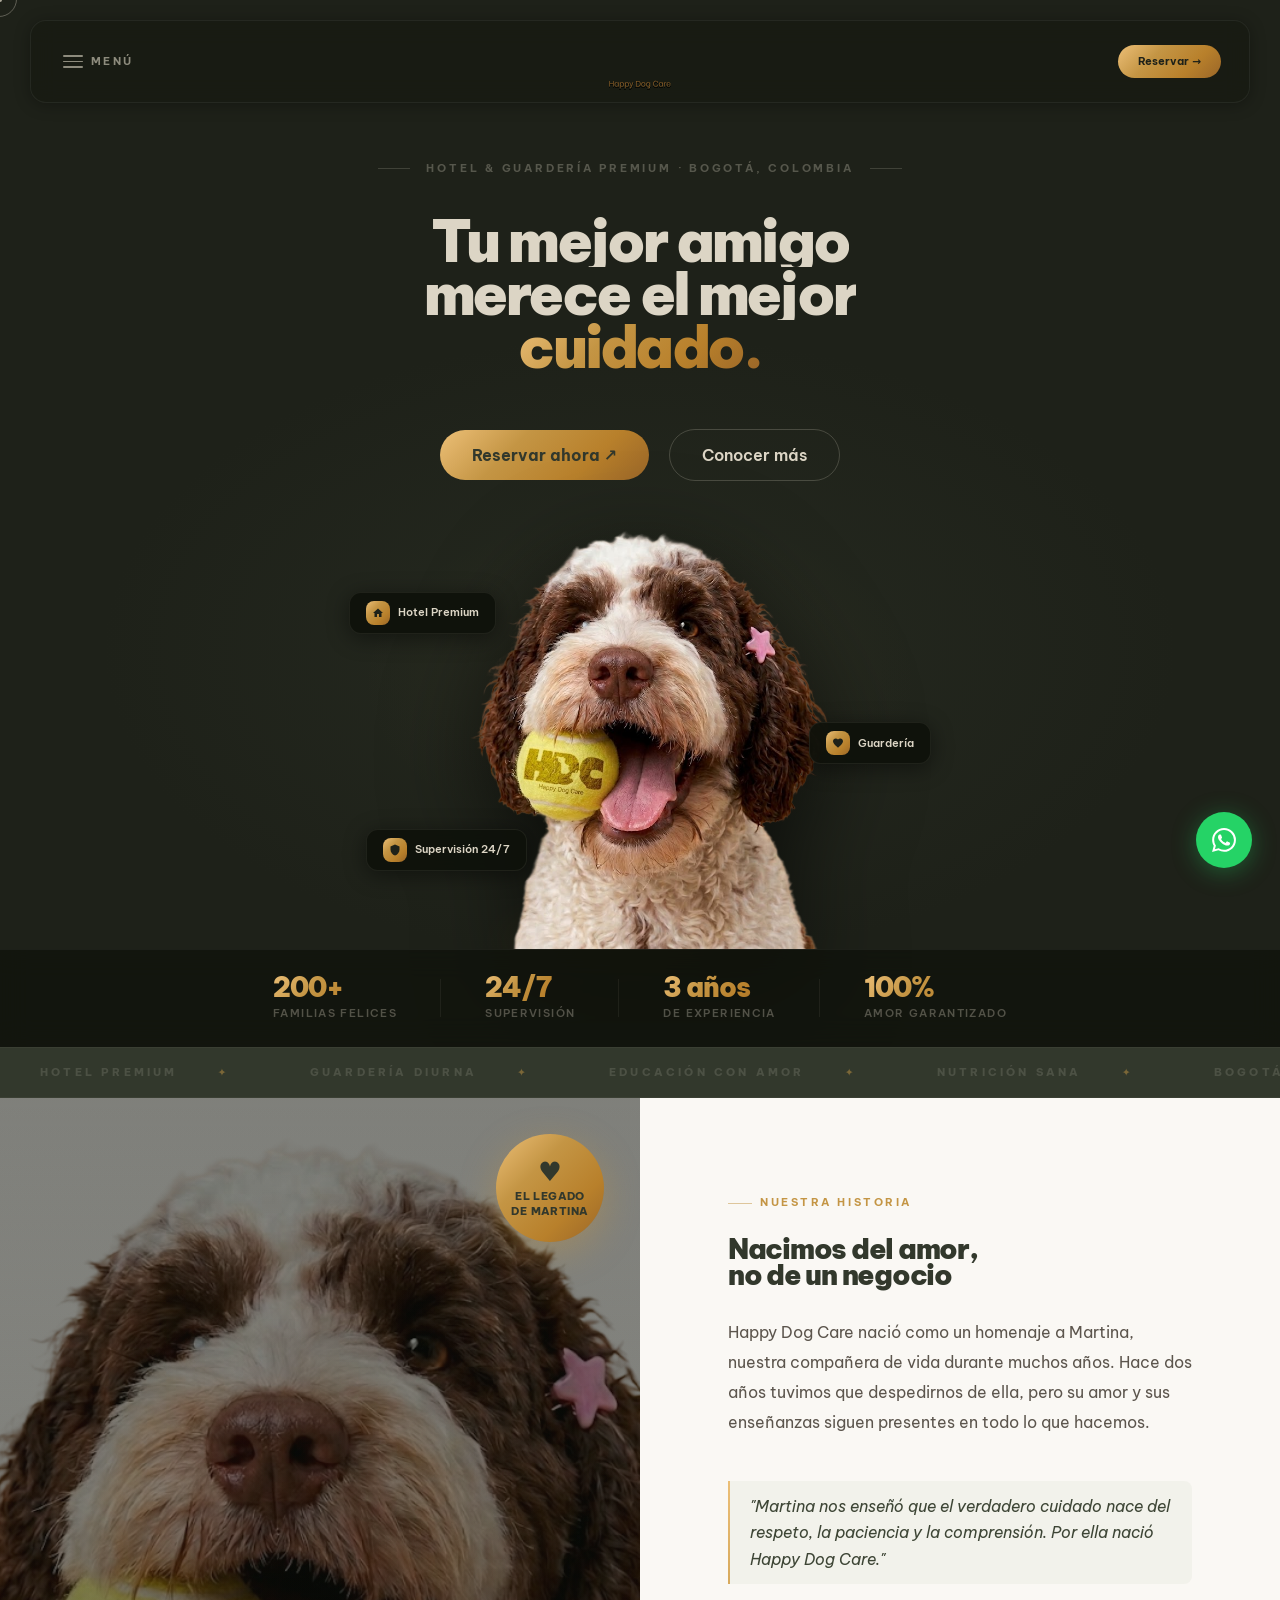
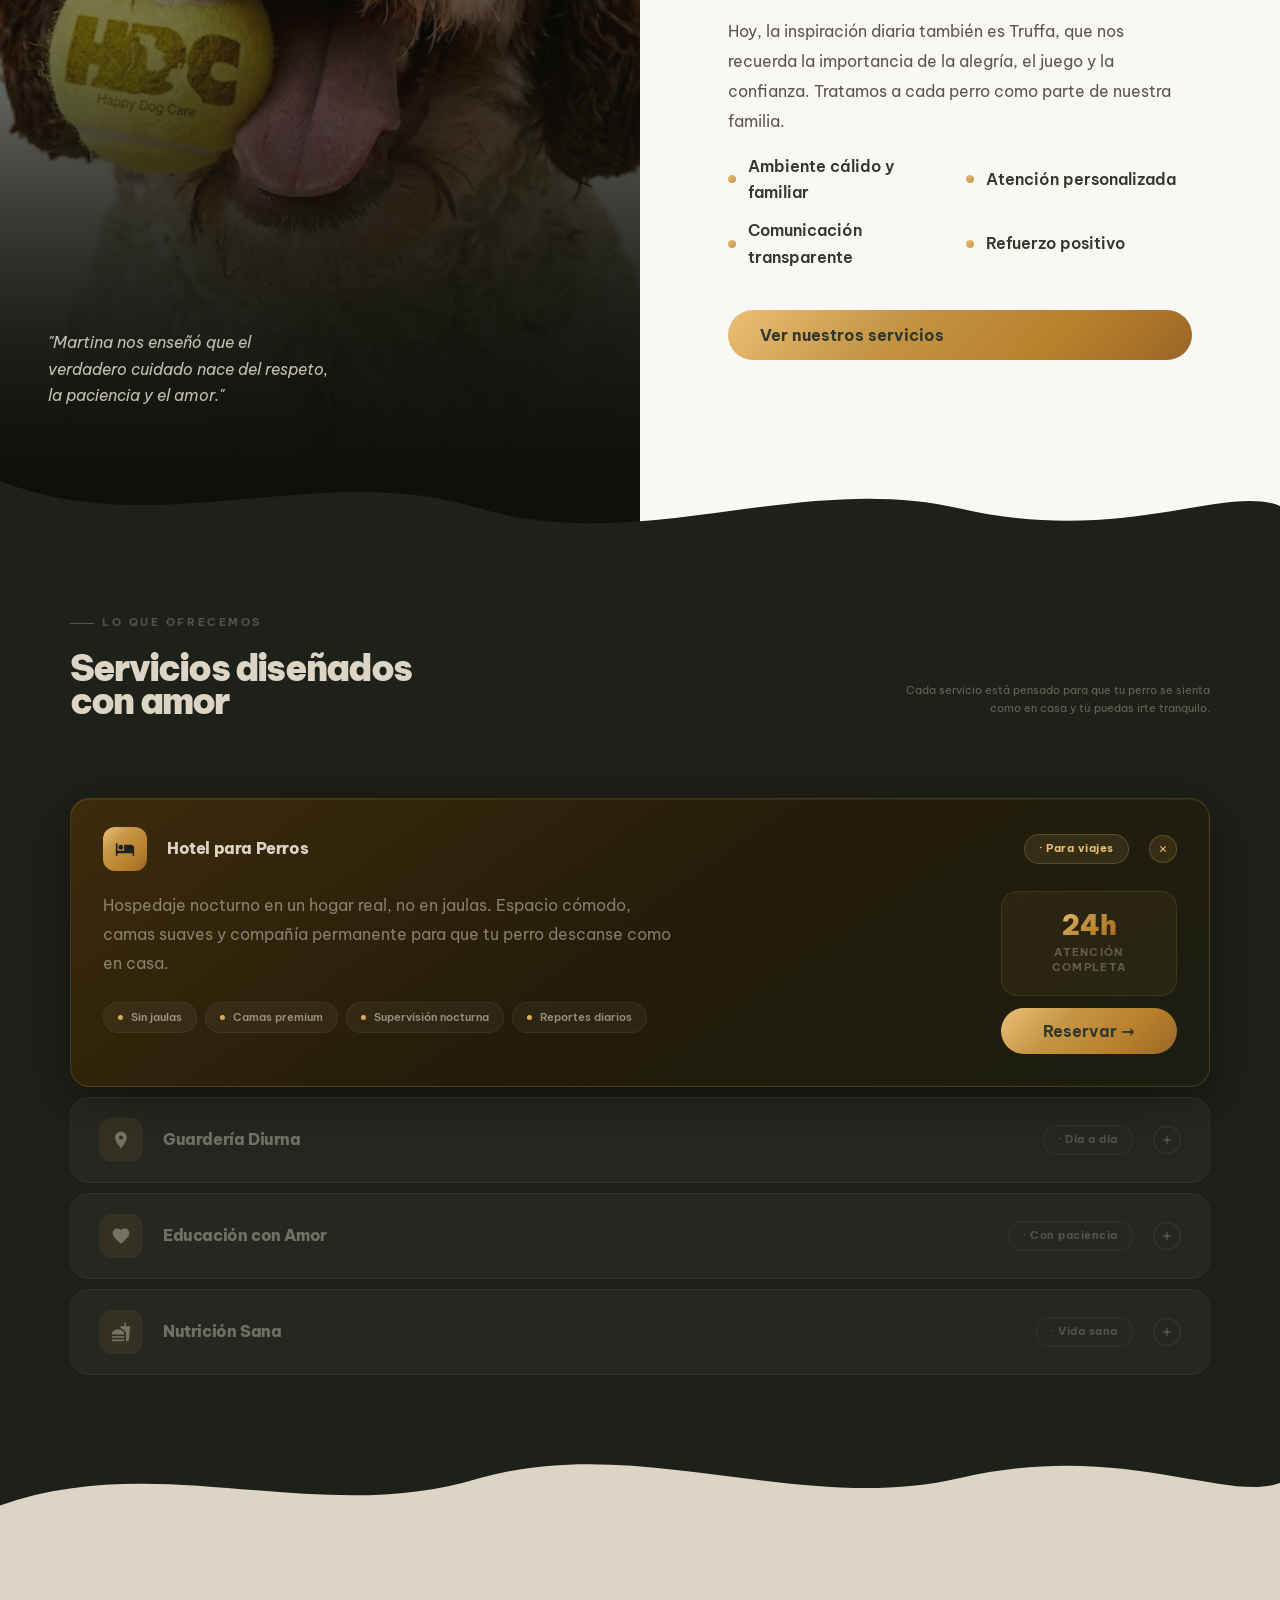
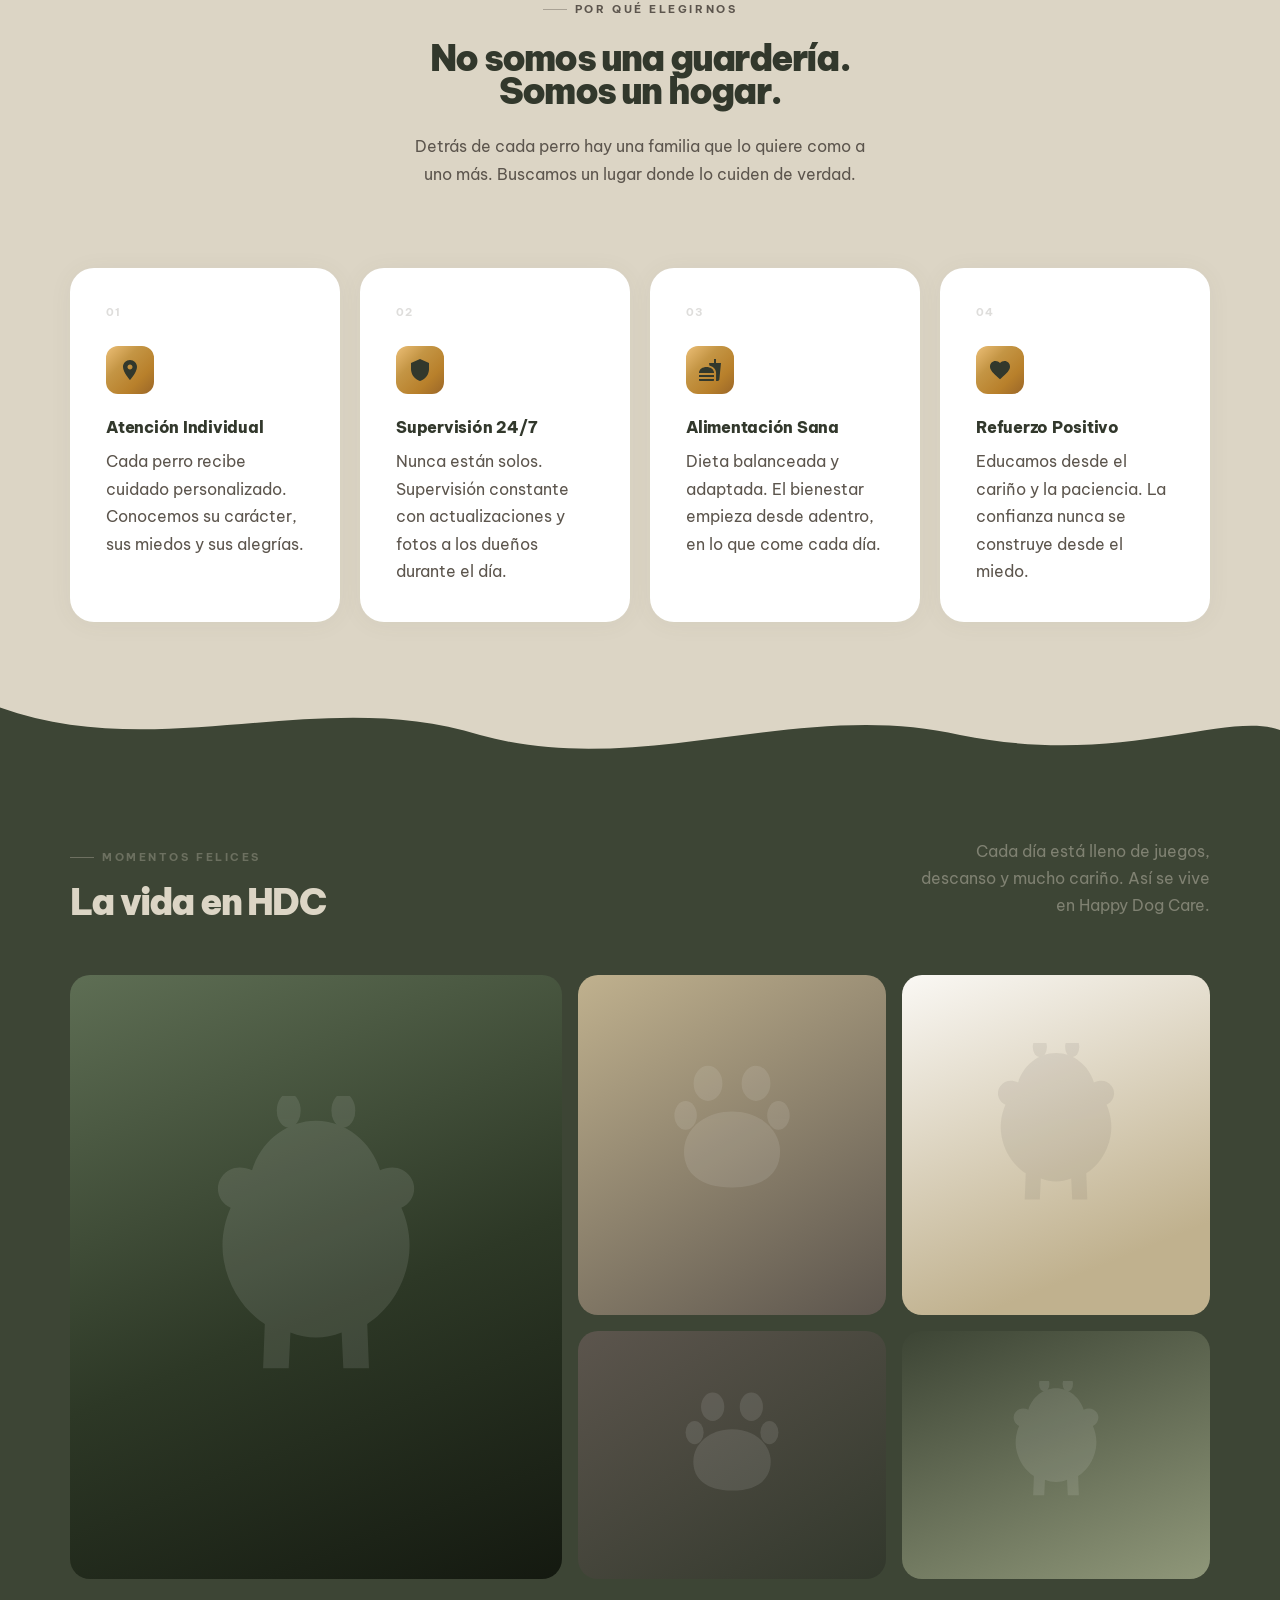
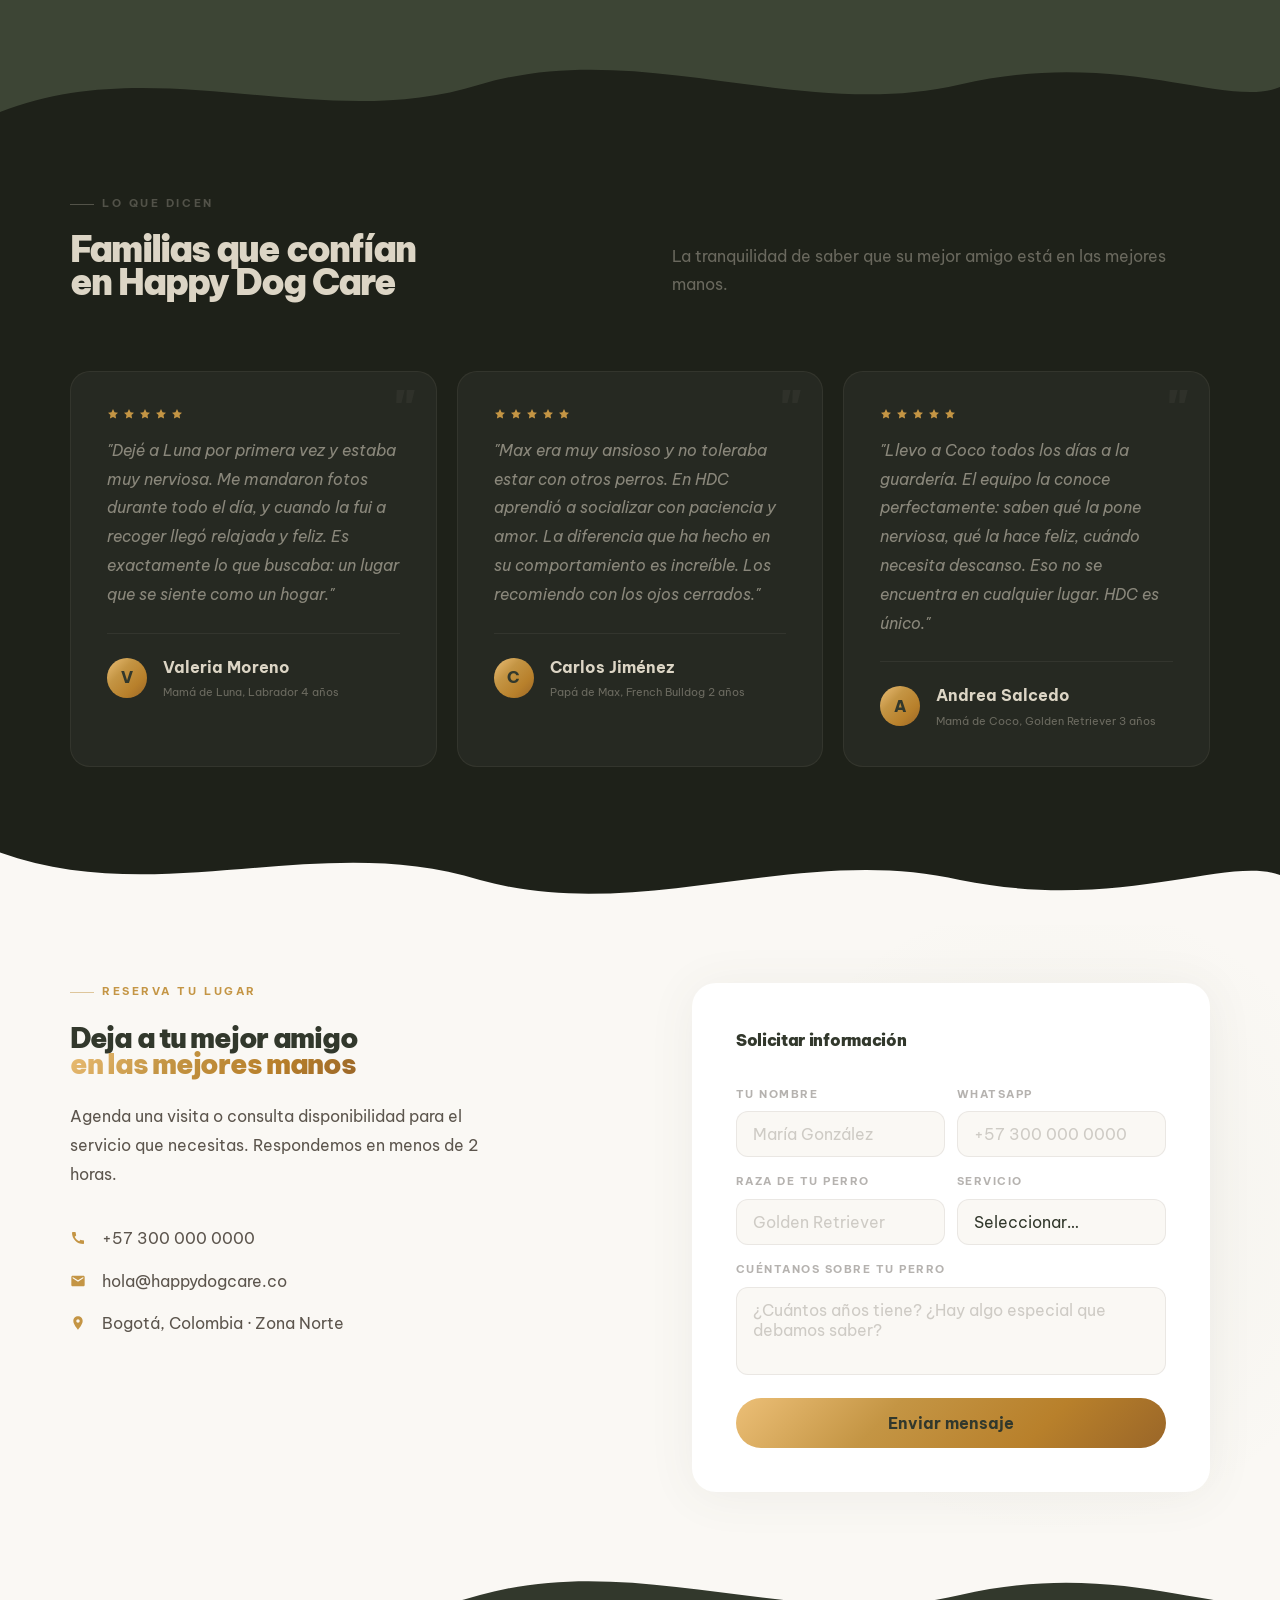
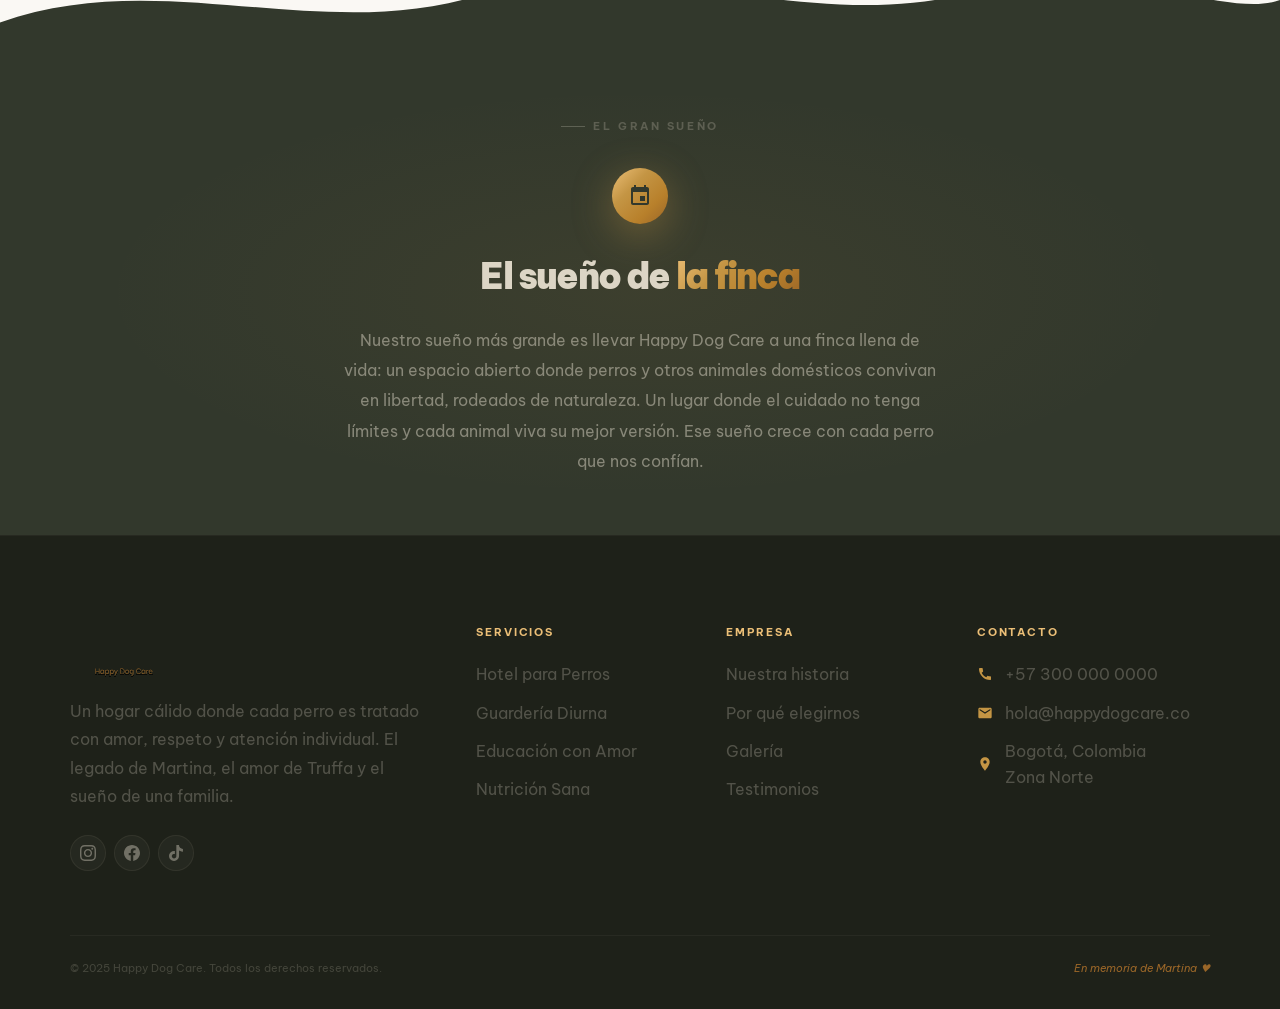
==== index.html @ 5511dc44 "Add HDC website and logo" ====
<!DOCTYPE html>
<html lang="es">
<head>
<meta charset="UTF-8">
<meta name="viewport" content="width=device-width, initial-scale=1.0">
<title>Happy Dog Care — Hotel &amp; Guardería Premium para Perros</title>
<meta name="description" content="En Happy Dog Care cuidamos a tu perro como si fuera el nuestro. Hotel y guardería premium con atención individual, supervisión constante y mucho amor.">
<meta name="theme-color" content="#1e2119">
<meta name="apple-mobile-web-app-capable" content="yes">
<meta name="apple-mobile-web-app-status-bar-style" content="black-translucent">
<link rel="preconnect" href="https://fonts.googleapis.com">
<link rel="preconnect" href="https://fonts.gstatic.com" crossorigin>
<link href="https://fonts.googleapis.com/css2?family=Be+Vietnam+Pro:ital,wght@0,300;0,400;0,500;0,600;0,700;0,800;0,900;1,400;1,500&display=swap" rel="stylesheet" media="print" onload="this.media='all'">
<noscript><link href="https://fonts.googleapis.com/css2?family=Be+Vietnam+Pro:ital,wght@0,300;0,400;0,500;0,600;0,700;0,800;0,900;1,400;1,500&display=swap" rel="stylesheet"></noscript>
<script>
(function(){
  function _dismissLoader(){
    var l=document.getElementById('loader');
    if(l){l.classList.add('done');document.body.classList.add('loaded');}
  }
  document.addEventListener('DOMContentLoaded',function(){
    setTimeout(_dismissLoader,1600);
  });
  setTimeout(_dismissLoader,3000);
})();
</script>
<style>
:root{
  --gd:#32382C;--gm:#3d4535;--gl:#8F9779;
  --go:#9A6628;--gn:#C49544;--gw:#ECBF77;
  --cr:#DCD5C5;--sd:#C0B18E;--br:#5C554D;
  --sf:#FAF8F4;--dk:#1e2119;
  --gold:linear-gradient(135deg,#ECBF77 0%,#C49544 35%,#B8802B 70%,#9A6628 100%);
  --f:'Be Vietnam Pro',system-ui,'Helvetica Neue',sans-serif;
  --sg:0 8px 32px rgba(196,149,68,.38);
}
*,*::before,*::after{box-sizing:border-box;margin:0;padding:0}
html{scroll-behavior:smooth}
body{font-family:var(--f);font-size:12pt;line-height:1.65;color:var(--br);background:var(--dk);overflow-x:hidden}
a{text-decoration:none;color:inherit}
button{cursor:pointer;border:none;background:none;font:inherit}
img{max-width:100%;display:block}
.wrap{max-width:1220px;margin:0 auto;padding:0 2.5rem}
.gt{background:var(--gold);-webkit-background-clip:text;-webkit-text-fill-color:transparent;background-clip:text}

/* ── BUTTONS ── */
.btn-g{display:inline-flex;align-items:center;gap:.5rem;padding:.75rem 2rem;background:var(--gold);color:var(--gd);font-size:12pt;font-weight:700;border-radius:9999px;transition:transform .22s,box-shadow .22s;white-space:nowrap;touch-action:manipulation}
.btn-g:hover{transform:translateY(-2px);box-shadow:var(--sg)}
.btn-o{display:inline-flex;align-items:center;gap:.5rem;padding:.75rem 2rem;border:1.5px solid rgba(220,213,197,.22);color:var(--cr);font-size:12pt;font-weight:600;border-radius:9999px;transition:border-color .22s,color .22s;touch-action:manipulation}
.btn-o:hover{border-color:var(--gw);color:var(--gw)}

/* ── NAV ── */
.nav{position:fixed;top:1.25rem;left:50%;transform:translateX(-50%);z-index:100;width:calc(100% - 3rem);max-width:1220px;padding:.75rem 1.75rem;background:rgba(20,24,16,.55);backdrop-filter:blur(12px);-webkit-backdrop-filter:blur(12px);border-radius:16px;border:1px solid rgba(255,255,255,.06);box-shadow:0 2px 16px rgba(0,0,0,.3);transition:background .35s}
.nav.stuck{background:rgba(20,24,16,.72)}
.nav .wrap{padding:0;max-width:none}
.nav-row{display:grid;grid-template-columns:1fr auto 1fr;align-items:center}
.nav-left{display:flex;align-items:center}
.nav-center{display:flex;justify-content:center}
.nav-right{display:flex;align-items:center;justify-content:flex-end;gap:2rem}
.burger{display:flex;align-items:center;gap:.5rem;color:rgba(220,213,197,.6);cursor:pointer;padding:.25rem;touch-action:manipulation;min-height:44px}
.burger-lines{display:flex;flex-direction:column;gap:4px}
.burger-lines span{display:block;width:20px;height:1.5px;background:currentColor;border-radius:2px;transition:all .3s}
.burger-txt{font-size:8pt;font-weight:700;letter-spacing:.22em;text-transform:uppercase}
.nav-logo{display:flex;align-items:center;line-height:1}
.svg-logo{display:block;height:auto}
.svg-logo-nav{width:116px}
.svg-logo-ld{width:210px}
.svg-logo-foot{width:108px}
.nav-cta{padding:.5rem 1.25rem;background:var(--gold);color:var(--dk);font-size:8pt;font-weight:700;border-radius:9999px;white-space:nowrap;transition:transform .2s,box-shadow .2s}
.nav-cta:hover{transform:translateY(-1px);box-shadow:var(--sg)}

/* ── MOBILE NAV ── */
.mnav{position:fixed;inset:0;z-index:99;background:var(--dk);display:flex;flex-direction:column;align-items:center;justify-content:center;gap:2.5rem;opacity:0;pointer-events:none;transition:opacity .4s}
.mnav.open{opacity:1;pointer-events:all}
.mnav a{font-size:clamp(16pt,3vw,20pt);font-weight:800;letter-spacing:-.02em;color:var(--cr);transition:color .2s}
.mnav a:hover{color:var(--gw)}
.mnav-x{position:absolute;top:1.5rem;right:1.75rem;padding:.5rem}
.mnav-x svg{width:28px;height:28px;stroke:rgba(220,213,197,.7);fill:none;stroke-width:1.5;stroke-linecap:round}

/* ── LOADER ── */
@keyframes ldfill{to{width:100%}}
@keyframes ldauto{to{opacity:0;visibility:hidden;pointer-events:none}}
#loader{position:fixed;inset:0;z-index:9998;background:var(--dk);display:flex;flex-direction:column;align-items:center;justify-content:center;gap:1.5rem;transition:opacity .8s,visibility .8s;animation:ldauto .8s ease 2.2s forwards}
#loader.done{animation:none;opacity:0;visibility:hidden;pointer-events:none}
.ld-logo{line-height:1}
.ld-bar{width:100px;height:1px;background:rgba(220,213,197,.07);overflow:hidden;margin-top:.5rem}
.ld-fill{height:100%;width:0;background:linear-gradient(90deg,#ECBF77,#C49544);animation:ldfill 1.6s cubic-bezier(.4,0,.2,1) forwards}

/* ── WAVE DIVIDERS ── */
.wave-div{line-height:0;overflow:hidden;display:block;margin:0;padding:0}
.wave-div svg{display:block;width:100%;height:100px}

/* ── GRAIN ── */
#grain{position:fixed;inset:0;z-index:9997;pointer-events:none}

/* ── CURSOR ── */
.curs{position:fixed;pointer-events:none;z-index:9999;top:0;left:0}
#curs{width:36px;height:36px;border-radius:50%;border:1px solid rgba(220,213,197,.35);transform:translate(-50%,-50%);transition:width .3s,height .3s,border-color .25s,background .25s}
#curs.hover{width:56px;height:56px;border-color:rgba(236,191,119,.65);background:rgba(236,191,119,.05)}
#curs-dot{width:4px;height:4px;border-radius:50%;background:rgba(220,213,197,.75);transform:translate(-50%,-50%);transition:opacity .2s}
@media(hover:none){.curs{display:none!important}}

/* ── HERO ── */
.hero{min-height:100svh;background:var(--dk);position:relative;overflow:hidden;display:flex;flex-direction:column}
.hero::before{content:'';position:absolute;inset:0;background:radial-gradient(ellipse 70% 50% at 50% 62%,rgba(50,56,44,.38) 0%,transparent 60%),radial-gradient(ellipse 40% 30% at 50% 65%,rgba(196,149,68,.06) 0%,transparent 55%);pointer-events:none;z-index:0}
.hero-body{flex:1;display:flex;flex-direction:column;align-items:center;justify-content:center;padding:10rem 2rem 2rem;position:relative;z-index:2;text-align:center}
.h-eyebrow-wrap{display:flex;align-items:center;justify-content:center;gap:1rem;margin-bottom:2.25rem;opacity:0;animation:hfadein .8s ease 3.2s forwards}
body.loaded .h-eyebrow-wrap{animation-delay:.2s}
@keyframes hfadein{to{opacity:1}}
.h-eyebrow{font-size:8pt;font-weight:700;letter-spacing:.26em;text-transform:uppercase;color:rgba(220,213,197,.3)}
.h-eline{display:block;width:32px;height:1px;background:rgba(220,213,197,.18)}
.h-title{font-size:clamp(20pt,4.5vw,52pt);font-weight:900;letter-spacing:-.05em;line-height:.92;color:var(--cr);text-wrap:balance;max-width:16ch}
.h-title em{font-style:normal;background:var(--gold);-webkit-background-clip:text;-webkit-text-fill-color:transparent;background-clip:text}
.h-cta-row{display:flex;align-items:center;gap:1.25rem;justify-content:center;margin-top:3.5rem;opacity:0;animation:hfadein .7s ease 3.5s forwards}
body.loaded .h-cta-row{animation-delay:.65s}
.h-dog-area{position:relative;width:560px;max-width:92vw;height:auto;margin:0 auto;flex-shrink:0;z-index:2;aspect-ratio:1024/798;align-self:center}
.h-glow-base{position:absolute;bottom:-8px;left:50%;transform:translateX(-50%);width:320px;height:32px;background:radial-gradient(ellipse,rgba(196,149,68,.52) 0%,transparent 70%);filter:blur(22px)}
.h-dog-wrap{position:absolute;top:0;left:50%;transform:translateX(-50%);width:100%;height:100%;filter:drop-shadow(0 24px 48px rgba(0,0,0,.65))}
.h-chip{position:absolute;display:flex;align-items:center;gap:.5rem;padding:.5rem 1rem;background:rgba(14,17,11,.9);backdrop-filter:blur(14px);-webkit-backdrop-filter:blur(14px);border:1px solid rgba(220,213,197,.08);border-radius:12px;font-size:8pt;font-weight:600;color:var(--cr);white-space:nowrap;box-shadow:0 4px 22px rgba(0,0,0,.45)}
.h-ci{width:24px;height:24px;border-radius:8px;background:var(--gold);display:flex;align-items:center;justify-content:center;flex-shrink:0}
.h-ci svg{width:12px;height:12px;fill:var(--dk)}
.hca{top:18%;left:-2%;animation:cf1 5s ease-in-out infinite}
.hcb{top:48%;right:-2%;animation:cf2 6.2s ease-in-out infinite .4s}
.hcc{bottom:18%;left:1%;animation:cf1 5.5s ease-in-out infinite .8s}
@keyframes cf1{0%,100%{transform:translateY(0)}50%{transform:translateY(-8px)}}
@keyframes cf2{0%,100%{transform:translateY(0)}50%{transform:translateY(-12px)}}

/* ── STATS BAR ── */
.hero-stats{background:rgba(14,17,11,.72);backdrop-filter:blur(14px);-webkit-backdrop-filter:blur(14px);border-top:1px solid rgba(220,213,197,.06);position:relative;z-index:2}
.hero-stats-row{display:flex;justify-content:center;padding:1.5rem 0;gap:5.5rem;flex-wrap:wrap}
.stat-n{display:block;font-size:20pt;font-weight:900;letter-spacing:-.04em;line-height:1;background:var(--gold);-webkit-background-clip:text;-webkit-text-fill-color:transparent;background-clip:text}
.stat-l{font-size:8pt;font-weight:600;letter-spacing:.13em;text-transform:uppercase;color:rgba(220,213,197,.32);margin-top:4px}

.hero-stats-row>div{position:relative}
.hero-stats-row>div:not(:last-child)::after{content:'';position:absolute;right:calc(-2.75rem);top:50%;transform:translateY(-50%);width:1px;height:38px;background:rgba(220,213,197,.07);pointer-events:none}
/* ── MARQUEE ── */
.mq{overflow:hidden;background:var(--gd);padding:1rem 0;border-top:1px solid rgba(220,213,197,.045);border-bottom:1px solid rgba(220,213,197,.045)}
.mq-track{display:flex;width:max-content;animation:mqa 24s linear infinite}
.mq-track:hover{animation-play-state:paused}
.mq-item{display:inline-flex;align-items:center;gap:2.5rem;padding:0 2.5rem;font-size:8pt;font-weight:800;letter-spacing:.3em;text-transform:uppercase;color:rgba(220,213,197,.16)}
.mq-item em{font-style:normal;color:rgba(196,149,68,.5);-webkit-text-fill-color:rgba(196,149,68,.5)}
@keyframes mqa{from{transform:translateX(0)}to{transform:translateX(-50%)}}

/* ── ABOUT — full-height split ── */
.about{background:var(--sf);overflow:hidden}
.about-in{display:grid;grid-template-columns:1fr 1fr;min-height:min(88vh,860px)}
.about-media{position:relative;overflow:hidden;min-height:560px}
.about-photo-bg{width:100%;height:100%;background:linear-gradient(to top,rgba(14,17,11,.94) 0%,rgba(14,17,11,.38) 44%,rgba(14,17,11,.52) 100%);display:flex;align-items:flex-end;padding:3rem;position:relative;z-index:1}
.about-photo-bg::after{content:'';position:absolute;inset:0;background:linear-gradient(to top,rgba(14,17,11,.85) 0%,rgba(14,17,11,.2) 50%,transparent 100%)}
.about-photo-dog{position:absolute;inset:0;display:flex;align-items:center;justify-content:center;opacity:.08}
.about-photo-dog svg{width:52%;fill:white}
.about-cap{position:relative;z-index:2;font-size:12pt;font-style:italic;color:rgba(220,213,197,.88);line-height:1.65;max-width:28ch}
.about-badge{position:absolute;top:2.25rem;right:2.25rem;z-index:3;width:108px;height:108px;border-radius:50%;background:var(--gold);display:flex;flex-direction:column;align-items:center;justify-content:center;text-align:center;box-shadow:0 10px 36px rgba(196,149,68,.42);padding:.75rem}
.badge-n{font-size:20pt;font-weight:900;color:var(--gd);line-height:1}
.badge-l{font-size:8pt;font-weight:800;text-transform:uppercase;letter-spacing:.04em;color:var(--gd);margin-top:4px;line-height:1.35}
.about-content{padding:6rem 5.5rem;display:flex;flex-direction:column;justify-content:center}
.alabel{font-size:8pt;font-weight:700;letter-spacing:.24em;text-transform:uppercase;color:var(--gn);margin-bottom:1.5rem;display:flex;align-items:center;gap:.5rem}
.alabel::before{content:'';display:block;width:24px;height:1px;background:var(--gn);opacity:.5}
.about-h{font-size:clamp(16pt,2.2vw,28pt);font-weight:900;letter-spacing:-.045em;line-height:.94;color:var(--gd);margin-bottom:1.75rem;text-wrap:balance}
.about-p{font-size:12pt;color:var(--br);line-height:1.88;margin-bottom:1rem}
.about-q{border-left:2px solid;border-image:var(--gold) 1;padding:.75rem 1.25rem;margin:1.75rem 0 2rem;font-style:italic;font-size:12pt;color:var(--gm);background:rgba(143,151,121,.07);border-radius:0 8px 8px 0;line-height:1.65}
.about-vals{display:grid;grid-template-columns:1fr 1fr;gap:.75rem;margin-bottom:2.5rem}
.av{display:flex;align-items:center;gap:.75rem;font-size:12pt;font-weight:600;color:var(--gd)}
.av-dot{width:8px;height:8px;border-radius:50%;background:linear-gradient(135deg,#ECBF77,#C49544);flex-shrink:0}

/* ── ABOUT IMAGE ── */
.about-trufa-img{position:absolute;inset:0;width:100%;height:100%;object-fit:cover;object-position:center top;z-index:0}

/* ── SERVICES — numbered list ── */
.services{background:var(--dk);padding:58px 0}
.svc-header{display:flex;align-items:flex-end;justify-content:space-between;margin-bottom:5rem;gap:3rem}
.slabel{font-size:8pt;font-weight:700;letter-spacing:.24em;text-transform:uppercase;color:rgba(220,213,197,.28);margin-bottom:1.25rem;display:flex;align-items:center;gap:.5rem}
.slabel::before{content:'';display:block;width:24px;height:1px;background:rgba(220,213,197,.28)}
.svc-h{font-size:clamp(20pt,2.8vw,36pt);font-weight:900;letter-spacing:-.05em;line-height:.92;color:var(--cr);text-wrap:balance}
.svc-side{max-width:28ch;text-align:right}
.svc-side p{font-size:8pt;color:rgba(220,213,197,.38);line-height:1.75}
/* Accordion */
.svc-acc{display:flex;flex-direction:column;gap:.625rem}
.sa{border-radius:20px;cursor:pointer;transition:background .42s cubic-bezier(.16,1,.3,1),border-color .42s,box-shadow .42s}
.sa:not(.active){background:rgba(255,255,255,.035);border:1px solid rgba(220,213,197,.06)}
.sa:not(.active):hover{background:rgba(255,255,255,.058);border-color:rgba(220,213,197,.1)}
.sa.active{background:linear-gradient(145deg,#3d2b0c 0%,#231c09 52%,#1b1e13 100%);border:1px solid rgba(196,149,68,.22);box-shadow:0 16px 56px rgba(0,0,0,.45),inset 0 1px 0 rgba(236,191,119,.08)}
.sa-head{width:100%;display:flex;align-items:center;gap:1.25rem;padding:1.25rem 1.75rem;cursor:pointer;text-align:left;background:none;border:none;color:inherit;font:inherit;border-radius:20px;-webkit-tap-highlight-color:transparent;touch-action:manipulation}
.sa.active .sa-head{padding:1.75rem 2rem 0;border-radius:0}
.sa-icon{width:44px;height:44px;border-radius:12px;display:flex;align-items:center;justify-content:center;flex-shrink:0;transition:background .35s}
.sa:not(.active) .sa-icon{background:rgba(196,149,68,.09)}
.sa.active .sa-icon{background:var(--gold)}
.sa-icon svg{width:20px;height:20px;transition:fill .35s}
.sa:not(.active) .sa-icon svg{fill:rgba(220,213,197,.4)}
.sa.active .sa-icon svg{fill:var(--dk)}
.sa-name{flex:1;font-size:clamp(12pt,1.2vw,16pt);font-weight:800;letter-spacing:-.025em;line-height:1.1;transition:color .3s}
.sa:not(.active) .sa-name{color:rgba(220,213,197,.42)}
.sa.active .sa-name{color:var(--cr)}
.sa-tag{font-size:8pt;font-weight:700;letter-spacing:.05em;padding:.35rem .875rem;border-radius:9999px;white-space:nowrap;transition:background .35s,color .35s,border-color .35s}
.sa:not(.active) .sa-tag{background:transparent;border:1px solid rgba(220,213,197,.08);color:rgba(220,213,197,.25)}
.sa.active .sa-tag{background:rgba(236,191,119,.1);border:1px solid rgba(236,191,119,.22);color:var(--gw)}
.sa-tog{width:28px;height:28px;border-radius:50%;border:1px solid rgba(220,213,197,.1);display:flex;align-items:center;justify-content:center;flex-shrink:0;transition:transform .42s cubic-bezier(.16,1,.3,1),background .35s,border-color .35s}
.sa.active .sa-tog{transform:rotate(45deg);background:rgba(196,149,68,.14);border-color:rgba(196,149,68,.3)}
.sa-tog svg{width:12px;height:12px;stroke:rgba(220,213,197,.35);fill:none;stroke-width:2;stroke-linecap:round;transition:stroke .35s}
.sa.active .sa-tog svg{stroke:var(--gw)}
.sa-body{display:grid;grid-template-rows:0fr;transition:grid-template-rows .52s cubic-bezier(.16,1,.3,1)}
.sa.active .sa-body{grid-template-rows:1fr}
.sa-body-in{overflow:hidden}
.sa-body-pad{padding:1.25rem 2rem 2rem;display:grid;grid-template-columns:1fr 176px;gap:2rem;align-items:start}
.sa-desc{font-size:12pt;color:rgba(220,213,197,.52);line-height:1.82;margin-bottom:1.5rem;max-width:52ch}
.sa-feats{display:flex;flex-wrap:wrap;gap:.5rem}
.sa-feat{display:inline-flex;align-items:center;gap:.5rem;font-size:8pt;font-weight:600;color:rgba(220,213,197,.6);padding:.35rem .875rem;background:rgba(255,255,255,.045);border:1px solid rgba(220,213,197,.07);border-radius:9999px}
.sa-feat-dot{width:5px;height:5px;border-radius:50%;background:linear-gradient(135deg,#ECBF77,#C49544);flex-shrink:0}
.sa-right{display:flex;flex-direction:column;align-items:stretch;gap:.75rem}
.sa-badge{display:flex;flex-direction:column;align-items:center;justify-content:center;border-radius:16px;background:rgba(196,149,68,.07);border:1px solid rgba(196,149,68,.15);padding:1.25rem 1rem;text-align:center}
.sa-badge-n{font-size:20pt;font-weight:900;background:var(--gold);-webkit-background-clip:text;-webkit-text-fill-color:transparent;background-clip:text;line-height:1}
.sa-badge-l{font-size:8pt;font-weight:700;letter-spacing:.12em;text-transform:uppercase;color:rgba(220,213,197,.32);margin-top:.375rem;line-height:1.4}
.sa-res{display:inline-flex;align-items:center;justify-content:center;gap:.5rem;padding:.625rem 1.25rem;background:var(--gold);color:var(--gd);font-size:12pt;font-weight:700;border-radius:9999px;transition:transform .2s,box-shadow .2s;white-space:nowrap;text-decoration:none;text-align:center}
.sa-res:hover{transform:translateY(-2px);box-shadow:var(--sg)}

/* ── WHY HDC ── */
.why{background:var(--cr);padding:58px 0}
.why-intro{text-align:center;margin-bottom:5rem}
.wlabel{font-size:8pt;font-weight:700;letter-spacing:.24em;text-transform:uppercase;color:var(--br);margin-bottom:1.5rem;display:inline-flex;align-items:center;gap:.5rem}
.wlabel::before{content:'';display:block;width:24px;height:1px;background:var(--br);opacity:.4}
.why-h{font-size:clamp(20pt,2.8vw,36pt);font-weight:900;letter-spacing:-.05em;line-height:.92;color:var(--gd);text-wrap:balance;max-width:22ch;margin:0 auto 1.5rem}
.why-sub{font-size:12pt;color:var(--br);max-width:42ch;margin:0 auto;line-height:1.75;opacity:.7}
.why-grid{display:grid;grid-template-columns:repeat(4,1fr);gap:1.25rem}
.wc{background:white;border-radius:24px;padding:2.25rem;box-shadow:0 2px 24px rgba(92,85,77,.055);transition:transform .38s cubic-bezier(.16,1,.3,1),box-shadow .38s;position:relative;overflow:hidden}
.wc::after{content:'';position:absolute;top:0;left:0;right:0;height:4px;background:var(--gold);transform:scaleX(0);transform-origin:left;transition:transform .42s cubic-bezier(.16,1,.3,1)}
.wc:hover{transform:translateY(-8px);box-shadow:0 16px 48px rgba(92,85,77,.11)}
.wc:hover::after{transform:scaleX(1)}
.wc-num{font-size:8pt;font-weight:700;letter-spacing:.1em;color:rgba(92,85,77,.2);margin-bottom:1.5rem;font-variant-numeric:tabular-nums}
.wc-icon{width:48px;height:48px;border-radius:12px;background:var(--gold);display:flex;align-items:center;justify-content:center;margin-bottom:1.25rem;flex-shrink:0}
.wc-icon svg{width:24px;height:24px;fill:var(--gd)}
.wc-name{font-size:12pt;font-weight:800;color:var(--gd);margin-bottom:.5rem;letter-spacing:-.015em}
.wc-text{font-size:12pt;color:var(--br);line-height:1.72}

/* ── GALLERY ── */
.gallery{padding:58px 0;background:var(--gm)}
.gal-header{display:flex;align-items:flex-end;justify-content:space-between;margin-bottom:3.5rem;gap:3rem}
.glabel{font-size:8pt;font-weight:700;letter-spacing:.24em;text-transform:uppercase;color:rgba(220,213,197,.3);margin-bottom:1.25rem;display:flex;align-items:center;gap:.5rem}
.glabel::before{content:'';display:block;width:24px;height:1px;background:rgba(220,213,197,.3)}
.gal-h{font-size:clamp(20pt,2.8vw,36pt);font-weight:900;letter-spacing:-.05em;line-height:.92;color:var(--cr)}
.gal-sub{font-size:12pt;color:rgba(220,213,197,.42);max-width:28ch;line-height:1.7;text-align:right}
.gal-grid{display:grid;grid-template-columns:1.6fr 1fr 1fr;grid-template-rows:340px 248px;gap:1rem}
.gi{border-radius:20px;overflow:hidden;position:relative;cursor:pointer}
.gi-t{grid-row:span 2}
.gi-in{width:100%;height:100%;transition:transform .65s cubic-bezier(.16,1,.3,1);position:relative}
.gi:hover .gi-in{transform:scale(1.05)}
.ga{background:linear-gradient(158deg,#5e6e54 0%,#2d3826 55%,#141910 100%)}
.gb{background:linear-gradient(148deg,var(--sd) 0%,var(--br) 100%)}
.gc{background:linear-gradient(158deg,var(--sf) 0%,var(--sd) 80%)}
.gd-c{background:linear-gradient(148deg,var(--br) 0%,var(--gd) 100%)}
.ge{background:linear-gradient(158deg,#3d4535 0%,var(--gl) 100%)}
.gi-dog{position:absolute;width:52%;height:52%;top:20%;left:24%;opacity:.1;fill:white}
.gi-cap{position:absolute;bottom:0;left:0;right:0;padding:1rem 1.25rem;background:linear-gradient(to top,rgba(14,17,11,.75) 0%,transparent 100%);font-size:8pt;font-weight:700;letter-spacing:.12em;text-transform:uppercase;color:rgba(220,213,197,.6);opacity:0;transform:translateY(4px);transition:opacity .35s,transform .35s}
.gi:hover .gi-cap{opacity:1;transform:none}

/* ── TESTIMONIALS ── */
.testi{padding:58px 0;background:var(--dk)}
.testi-intro{display:grid;grid-template-columns:1fr 1fr;align-items:end;margin-bottom:4.5rem;gap:4rem}
.tlabel{font-size:8pt;font-weight:700;letter-spacing:.24em;text-transform:uppercase;color:rgba(220,213,197,.28);margin-bottom:1.25rem;display:flex;align-items:center;gap:.5rem}
.tlabel::before{content:'';display:block;width:24px;height:1px;background:rgba(220,213,197,.28)}
.testi-h{font-size:clamp(20pt,2.8vw,36pt);font-weight:900;letter-spacing:-.05em;line-height:.92;color:var(--cr)}
.testi-side p{font-size:12pt;color:rgba(220,213,197,.4);line-height:1.78}
.testi-grid{display:grid;grid-template-columns:repeat(3,1fr);gap:1.25rem}
.tc{background:rgba(255,255,255,.038);border:1px solid rgba(220,213,197,.07);border-radius:20px;padding:2.25rem;position:relative;transition:background .35s,border-color .35s,transform .35s}
.tc:hover{background:rgba(255,255,255,.065);border-color:rgba(220,213,197,.14);transform:translateY(-4px)}
.tc-qm{position:absolute;top:.75rem;right:1.25rem;font-size:40pt;line-height:1;color:rgba(220,213,197,.05);font-weight:900;pointer-events:none;user-select:none}
.tc-stars{display:flex;gap:4px;margin-bottom:1rem}
.star{width:12px;height:12px;fill:var(--gn)}
.tc-text{font-size:12pt;color:rgba(220,213,197,.55);line-height:1.8;font-style:italic;margin-bottom:1.5rem}
.tc-div{height:1px;background:rgba(220,213,197,.07);margin-bottom:1.25rem}
.tc-auth{display:flex;align-items:center;gap:1rem}
.tc-av{width:40px;height:40px;border-radius:50%;background:var(--gold);display:flex;align-items:center;justify-content:center;font-size:12pt;font-weight:800;color:var(--gd);flex-shrink:0}
.tc-name{font-size:12pt;font-weight:700;color:var(--cr)}
.tc-dog{font-size:8pt;color:rgba(220,213,197,.38);margin-top:4px}

/* ── BOOKING ── */
.booking{padding:58px 0;background:var(--sf);position:relative;overflow:hidden}
.booking::before{content:'';position:absolute;right:-10%;top:-10%;width:55%;aspect-ratio:1;background:radial-gradient(circle,rgba(143,151,121,.06) 0%,transparent 65%);pointer-events:none}
.book-in{display:grid;grid-template-columns:1fr 1fr;gap:6.5rem;align-items:start;position:relative;z-index:1}
.blabel{font-size:8pt;font-weight:700;letter-spacing:.24em;text-transform:uppercase;color:var(--gn);margin-bottom:1.5rem;display:flex;align-items:center;gap:.5rem}
.blabel::before{content:'';display:block;width:24px;height:1px;background:var(--gn);opacity:.5}
.book-h{font-size:clamp(16pt,2.2vw,28pt);font-weight:900;letter-spacing:-.045em;line-height:.94;color:var(--gd);margin-bottom:1.5rem;text-wrap:balance}
.book-p{font-size:12pt;color:var(--br);line-height:1.82;margin-bottom:2.25rem;max-width:38ch}
.bc{display:flex;flex-direction:column;gap:1rem}
.bc-r{display:flex;align-items:center;gap:1rem}
.bc-r svg{width:16px;height:16px;fill:var(--gn);flex-shrink:0}
.bc-r span{font-size:12pt;color:var(--br)}
.bform{background:white;border-radius:24px;padding:2.75rem;box-shadow:0 4px 48px rgba(92,85,77,.07)}
.bform-t{font-size:12pt;font-weight:900;letter-spacing:-.02em;color:var(--gd);margin-bottom:2rem}
.fg{margin-bottom:1rem}
.fg label{display:block;font-size:8pt;font-weight:700;letter-spacing:.14em;text-transform:uppercase;color:rgba(92,85,77,.45);margin-bottom:.5rem}
.fg input,.fg select,.fg textarea{width:100%;padding:.75rem 1rem;background:var(--sf);border:1.5px solid rgba(92,85,77,.1);border-radius:12px;color:var(--gd);font-family:var(--f);font-size:12pt;transition:border-color .22s;-webkit-appearance:none;appearance:none}
.fg input::placeholder,.fg textarea::placeholder{color:rgba(92,85,77,.28)}
.fg input:focus,.fg select:focus,.fg textarea:focus{outline:none;border-color:var(--gn)}
.fg select option{background:white;color:var(--gd)}
.fg textarea{resize:none;height:88px}
.fg-r{display:grid;grid-template-columns:1fr 1fr;gap:.75rem}

/* ── DREAM ── */
.dream{padding:58px 0;background:var(--gd);text-align:center;position:relative;overflow:hidden}
.dream::before{content:'';position:absolute;inset:0;background:radial-gradient(ellipse 65% 65% at 50% 50%,rgba(196,149,68,.07) 0%,transparent 65%);pointer-events:none}
.dream-in{max-width:800px;margin:0 auto;position:relative;z-index:1}
.dlabel{font-size:8pt;font-weight:700;letter-spacing:.24em;text-transform:uppercase;color:rgba(220,213,197,.25);margin-bottom:2rem;display:inline-flex;align-items:center;gap:.5rem;justify-content:center}
.dlabel::before{content:'';display:block;width:24px;height:1px;background:rgba(220,213,197,.25)}
.dream-icon{width:56px;height:56px;border-radius:50%;background:var(--gold);display:flex;align-items:center;justify-content:center;margin:0 auto 2.25rem;box-shadow:0 10px 40px rgba(196,149,68,.42)}
.dream-icon svg{width:24px;height:24px;fill:var(--gd)}
.dream-h{font-size:clamp(20pt,2.8vw,36pt);font-weight:900;letter-spacing:-.05em;line-height:.92;color:var(--cr);margin-bottom:2rem;text-wrap:balance}
.dream-p{font-size:12pt;color:rgba(220,213,197,.5);line-height:1.9;max-width:54ch;margin:0 auto}

/* ── FOOTER ── */
.footer{background:var(--dk);padding:5.5rem 0 2rem;border-top:1px solid rgba(220,213,197,.045)}
.foot-in{display:grid;grid-template-columns:1.8fr 1fr 1fr 1.2fr;gap:3.5rem;margin-bottom:4rem}
.foot-logo{display:block;margin-bottom:.5rem}
.foot-desc{font-size:12pt;color:rgba(220,213,197,.28);line-height:1.78;margin-top:1.25rem}
.foot-social{display:flex;gap:.5rem;margin-top:1.5rem}
.fsl{width:36px;height:36px;border-radius:50%;background:rgba(220,213,197,.04);border:1px solid rgba(220,213,197,.07);display:flex;align-items:center;justify-content:center;transition:background .2s,border-color .2s}
.fsl:hover{background:var(--gold);border-color:transparent}
.fsl svg{width:16px;height:16px;fill:rgba(220,213,197,.42)}
.fsl:hover svg{fill:var(--gd)}
.foot-col h4{font-size:8pt;font-weight:700;letter-spacing:.18em;text-transform:uppercase;color:var(--gw);margin-bottom:1.25rem}
.foot-ul{list-style:none;display:flex;flex-direction:column;gap:.75rem}
.foot-ul a{font-size:12pt;color:rgba(220,213,197,.28);transition:color .2s}
.foot-ul a:hover{color:var(--gw)}
.fcr{display:flex;align-items:center;gap:.75rem;margin-bottom:.75rem}
.fcr svg{width:16px;height:16px;fill:var(--gn);flex-shrink:0}
.fcr span{font-size:12pt;color:rgba(220,213,197,.28)}
.foot-bottom{border-top:1px solid rgba(220,213,197,.05);padding-top:1.5rem;display:flex;align-items:center;justify-content:space-between}
.fcopy{font-size:8pt;color:rgba(220,213,197,.2)}
.fmar{font-size:8pt;color:var(--go);font-style:italic}

/* ── WHATSAPP ── */
.wa-btn{position:fixed;right:1.75rem;bottom:2rem;z-index:201;width:56px;height:56px;border-radius:50%;background:#25D366;display:flex;align-items:center;justify-content:center;box-shadow:0 4px 24px rgba(37,211,102,.35);transition:transform .22s,box-shadow .22s;text-decoration:none}
.wa-btn:hover{transform:scale(1.1) translateY(-2px);box-shadow:0 10px 36px rgba(37,211,102,.52)}
.wa-btn svg{width:24px;height:24px;fill:white}

/* ── REVEAL ANIMATIONS ── */
.rv{clip-path:inset(0 0 100% 0);transition:clip-path .95s cubic-bezier(.16,1,.3,1)}
.rv.in{clip-path:inset(0 0 0% 0)}
.rv-l{opacity:0;transform:translateX(-44px);transition:opacity .78s ease,transform .78s cubic-bezier(.16,1,.3,1)}
.rv-r{opacity:0;transform:translateX(44px);transition:opacity .78s ease,transform .78s cubic-bezier(.16,1,.3,1)}
.rv-u{opacity:0;transform:translateY(32px);transition:opacity .72s ease,transform .72s cubic-bezier(.16,1,.3,1)}
.rv-l.in,.rv-r.in,.rv-u.in{opacity:1;transform:none}
.d1{transition-delay:.08s}.d2{transition-delay:.17s}.d3{transition-delay:.27s}.d4{transition-delay:.38s}.d5{transition-delay:.5s}

/* ── WORD REVEAL ── */
.hw{display:inline-block;overflow:hidden;vertical-align:bottom}
.hwi{display:inline-block;transform:translateY(108%);animation:hwslide .95s cubic-bezier(.16,1,.3,1) 3.2s forwards}
body.loaded .hwi{animation-delay:0s}
@keyframes hwslide{to{transform:translateY(0)}}
.h-title em.hwi{font-style:normal;background:var(--gold);-webkit-background-clip:text;-webkit-text-fill-color:transparent;background-clip:text}

/* ── PARALLAX ── */
.h-par-title,.h-par-dog{will-change:transform}

/* ── MAGNETIC ── */
.mag{display:inline-flex;transition:transform .3s cubic-bezier(.16,1,.3,1)}

/* ── RESPONSIVE ── */

/* Tablet landscape / small desktop */
@media(max-width:1100px){
  .why-grid{grid-template-columns:repeat(2,1fr)}
  .testi-intro{grid-template-columns:1fr}
  .foot-in{grid-template-columns:1fr 1fr;gap:2.5rem}
  .about-content{padding:4.5rem 4rem}
  .book-in{gap:4rem}
  .gal-grid{grid-template-rows:280px 200px}
}

/* Tablet portrait / large phones */
@media(max-width:768px){
  .wave-about{background:var(--sf)!important}
  .wrap{padding:0 1.5rem}
  .svg-logo-nav{width:96px}
  /* Nav */
  .nav{top:.75rem;width:calc(100% - 2rem)}
  .nav-cta{display:none}
  /* Hero */
  .hero-body{padding:8rem 1.5rem 2rem}
  .h-dog-area{width:min(500px,88vw)}
  .h-cta-row{flex-wrap:wrap;justify-content:center}
  .btn-g,.btn-o{padding:1rem 2rem}
  .hero-stats-row{flex-wrap:wrap;gap:1.5rem 3rem;padding:1.25rem 1rem;justify-content:center}
  /* About */
  .about-in{grid-template-columns:1fr;min-height:auto}
  .about-media{min-height:420px}
  .about-content{padding:3.5rem 2rem}
  /* Services */
  .services{padding:48px 0}
  .svc-header{flex-direction:column;align-items:flex-start;gap:1rem;margin-bottom:3rem}
  .svc-side{text-align:left;max-width:none}
  .sa-head{padding:1rem 1.25rem;gap:1rem}
  .sa.active .sa-head{padding:1.5rem 1.5rem 0}
  .sa-body-pad{grid-template-columns:1fr;gap:1.25rem;padding:1rem 1.5rem 1.75rem}
  .sa-right{flex-direction:row;align-items:center;gap:1rem}
  .sa-badge{flex-direction:row;padding:.75rem 1.25rem;gap:.75rem;flex:1}
  .sa-badge-n{font-size:16pt}
  .sa-res{flex:none}
  /* Why */
  .why{padding:48px 0}
  .why-grid{grid-template-columns:1fr 1fr;gap:1rem}
  .why-intro{margin-bottom:3.5rem}
  /* Gallery */
  .gallery{padding:48px 0}
  .gal-header{flex-direction:column;align-items:flex-start;gap:1rem;margin-bottom:2.5rem}
  .gal-sub{text-align:left;max-width:none}
  .gal-grid{grid-template-columns:1fr 1fr;grid-template-rows:220px 220px 220px}
  .gi-t{grid-row:auto}
  /* Testimonials */
  .testi{padding:48px 0}
  .testi-intro{grid-template-columns:1fr;gap:1.5rem;margin-bottom:3rem}
  .testi-grid{grid-template-columns:1fr}
  /* Booking */
  .booking{padding:48px 0}
  .book-in{grid-template-columns:1fr;gap:3rem}
  .bform{padding:2rem}
  /* Dream */
  .dream{padding:48px 0}
  /* Footer */
  .foot-in{grid-template-columns:1fr;gap:2.5rem}
  .foot-bottom{flex-direction:column;gap:.5rem;text-align:center}
}

/* Phones */
@media(max-width:480px){
  .wrap{padding:0 1rem}
  .svg-logo-nav{width:82px}
  .svg-logo-foot{width:92px}
  /* Nav */
  .nav{top:.5rem;width:calc(100% - 1.25rem);padding:.625rem 1.25rem}
  /* Hero */
  .hero-body{padding:6.5rem 1rem 1.5rem}
  .h-dog-area{width:min(360px,92vw)}
  .hca,.hcb{display:none}
  .hero-stats-row{display:grid;grid-template-columns:1fr 1fr;gap:1rem 1.5rem;padding:1.25rem 1.5rem}
  /* Section padding */
  .services,.why,.gallery,.testi,.booking,.dream{padding:36px 0}
  /* Stats separators off in 2-col grid */
  .hero-stats-row>div:not(:last-child)::after{display:none}
  /* About */
  .about-media{min-height:240px}
  .about-content{padding:2.5rem 1.25rem}
  .about-vals{grid-template-columns:1fr}
  /* Services */
  .svc-header{margin-bottom:2rem}
  .sa-head{padding:.875rem 1rem;gap:.75rem}
  .sa.active .sa-head{padding:1.25rem 1.25rem 0}
  .sa-tag{display:none}
  .sa-body-pad{padding:.875rem 1.25rem 1.5rem}
  .sa-right{flex-direction:column;align-items:stretch}
  .sa-badge{flex-direction:column;text-align:center}
  /* Why */
  .why-grid{grid-template-columns:1fr}
  .wc{padding:1.75rem}
  /* Gallery */
  .gal-grid{grid-template-columns:1fr 1fr;grid-template-rows:repeat(3,160px)}
  /* Testimonials */
  .testi-intro{margin-bottom:2rem}
  .tc{padding:1.75rem}
  /* Booking */
  .book-in{gap:2rem}
  .bform{padding:1.5rem;border-radius:16px}
  .fg-r{grid-template-columns:1fr}
  /* Footer */
  .foot-in{gap:2rem}
  .foot-col h4{margin-bottom:.75rem}
}

@media(prefers-reduced-motion:reduce){
  .hwi{animation:none!important;transform:none!important}
  .h-eyebrow-wrap,.h-cta-row{animation:none!important;opacity:1!important}
  .mq-track{animation:none!important}
  .rv,.rv-l,.rv-r,.rv-u{transition:none!important;clip-path:none!important;opacity:1!important;transform:none!important}
  .h-par-title,.h-par-dog{will-change:auto}
  .h-dog-wrap,.h-glow-base,.h-chip{animation:none!important}
  #grain{display:none}
}
</style>
</head>
<body>

<!-- SVG DEFS — logo symbol -->
<svg aria-hidden="true" style="display:none;position:absolute;width:0;height:0" xmlns="http://www.w3.org/2000/svg">
  <defs>
    <filter id="hdc-sh" x="0" y="0" width="1221.02" height="602" filterUnits="userSpaceOnUse" color-interpolation-filters="sRGB">
      <feFlood flood-opacity="0" result="BackgroundImageFix"/>
      <feColorMatrix in="SourceAlpha" type="matrix" values="0 0 0 0 0 0 0 0 0 0 0 0 0 0 0 0 0 0 127 0" result="hardAlpha"/>
      <feOffset dy="7"/>
      <feGaussianBlur stdDeviation="6.5"/>
      <feComposite in2="hardAlpha" operator="out"/>
      <feColorMatrix type="matrix" values="0 0 0 0 0 0 0 0 0 0 0 0 0 0 0 0 0 0 0.42 0"/>
      <feBlend mode="normal" in2="BackgroundImageFix" result="effect1_dropShadow"/>
      <feBlend mode="normal" in="SourceGraphic" in2="effect1_dropShadow" result="shape"/>
    </filter>
    <radialGradient id="hdc-gr" cx="0" cy="0" r="1" gradientUnits="userSpaceOnUse" gradientTransform="translate(610.456 238.114) scale(597.456 1090.61)">
      <stop stop-color="#B8802B"/>
      <stop offset="0.26" stop-color="#ECBF77"/>
      <stop offset="0.46" stop-color="#C49544"/>
      <stop offset="0.73" stop-color="#ECC178"/>
      <stop offset="1" stop-color="#9A6628"/>
    </radialGradient>
  </defs>
  <symbol id="hdc-logo" viewBox="0 0 1222 602" fill="none">
    <g filter="url(#hdc-sh)">
      <path d="M1044.71 6C1092.21 6 1144.69 12.6582 1208.02 26.6846L1207.57 201.013C1161.88 189.637 1125.69 184.336 1091.76 184.336C1033.86 184.336 1011.24 203.727 1011.24 253.821C1011.24 301.265 1033.41 318.589 1094.48 318.589C1132.47 318.589 1165.5 313.224 1202.59 300.555V454.845C1152.83 466.867 1121.62 470.229 1070.5 470.229C1038.14 470.229 1011.74 468.197 989.505 463.583C981.953 452.446 973.565 442.419 963.289 433.579L928.975 403.975C908.424 386.199 887.034 372.819 876.177 347.287L868.939 333.649L856.942 314.802C856.057 310.831 855.236 306.806 854.483 302.73C857.169 298.653 858.702 293.746 858.857 288.209C859.181 275.217 859.762 262.612 861.83 249.685C862.735 243.867 862.412 238.179 861.055 233.008C860.021 229.259 858.664 224.54 854.398 222.795C852.645 222.077 850.523 222.541 848.547 223.396C850.518 154.357 870.927 92.9647 903.577 58.0977C936.147 23.3873 982.741 6.00009 1044.71 6ZM168.161 172.895H245.968V15.2432H401.129V103.485C393.987 113.473 383.58 114.545 370.82 122.542C366.491 125.257 366.491 129.588 365.328 133.789C361.774 146.781 344.583 147.944 341.934 152.404C338.703 157.899 350.27 172.701 332.047 185.176L323.581 190.993C333.921 206.441 314.728 212.453 314.017 225.639C313.5 235.076 319.122 243.415 326.23 248.327L327.522 249.167C327.975 249.684 328.492 250.137 328.944 250.719C329.914 251.882 330.689 253.046 331.853 254.08C332.886 255.05 332.951 255.696 334.179 256.277C334.89 256.665 334.825 256.924 335.213 257.506C343.808 262.935 348.525 270.756 352.597 279.482C352.855 280.452 353.243 281.227 353.76 282.003C353.954 282.326 354.084 282.649 354.213 282.973C354.988 284.782 356.086 286.14 357.443 287.368C358.025 288.015 358.736 288.597 359.512 288.984C367.848 294.478 381.677 295.125 387.493 311.349C390.173 318.83 394.786 324.85 401.129 328.352V338.851C391.327 335.039 383.659 327.141 379.868 316.455C372.889 296.805 353.501 306.048 344.906 284.977C342.451 278.836 339.155 273.148 334.179 268.235L331.788 267.072C330.043 265.133 328.621 262.935 326.683 261.189C325.972 260.543 325.132 259.962 324.292 259.574C321.319 257.247 318.541 254.726 316.085 252.076C315.697 260.802 325.971 268.106 319.768 277.802L308.976 294.672C304.581 301.523 304.711 308.634 307.425 315.356L307.296 315.421C311.044 325.763 288.103 336.428 289.524 347.158C290.817 357.371 260.121 361.055 266.583 382.127C260.808 380.839 253.11 383.298 246.032 387.569V322.531H168.161V460.792H13V15.2432H168.161V172.895ZM683.857 15.2432C733.617 15.2432 767.997 33.2773 795.139 73.999C820.019 111.424 832.686 161.519 832.686 223.636C832.686 228.337 832.616 232.966 832.481 237.521C830.367 240.222 828.368 243.032 826.353 245.807L814.784 261.901C810.778 267.46 804.832 268.429 798.111 267.201C790.421 265.844 782.473 266.49 774.848 267.653C762.181 269.528 750.871 275.927 742.6 285.688C739.239 289.695 737.689 294.026 738.723 299.262C739.627 303.592 737.559 307.277 733.101 308.182C731.873 308.44 730.644 308.764 729.998 309.798C732.066 310.444 733.553 310.961 734.975 310.702C737.753 314.063 741.178 316.261 738.399 320.269C735.814 323.953 732.002 325.892 727.672 327.314C727.22 330.546 724.894 335.523 726.832 338.69L736.978 355.432C740.015 360.409 744.215 364.416 749.32 367.39C756.687 371.72 766.187 371.204 772.133 365.192C774.007 363.318 775.881 362.349 778.014 364.417C783.118 369.33 769.289 378.96 755.589 377.409C759.789 382.516 765.283 384.713 770.841 387.169L773.813 388.462C776.652 390.751 778.973 393.45 780.847 396.449C778.316 399.484 775.693 402.445 772.973 405.332C738.593 442.757 696.524 460.792 646.312 460.792H553.308C550.381 457.053 550.182 453.861 562.946 443.404C564.368 442.628 565.337 439.008 564.95 435.001C562.946 431.188L553.512 418.324C542.655 403.458 565.79 395.895 559.069 389.108C546.274 376.116 550.41 358.34 558.229 341.793C560.944 336.105 562.235 329.835 561.072 323.889C542.848 323.113 517.517 311.607 521.652 298.228C523.462 292.281 530.57 289.437 536.709 290.794C550.409 293.897 561.266 302.881 568.439 314.839C585.952 316.843 598.619 305.079 603.854 310.573C605.986 312.771 603.66 315.938 603.789 317.812C603.983 320.85 609.023 321.239 611.35 320.722C628.862 316.65 636.165 301.266 640.301 311.349C645.083 322.983 676.813 308.311 686.959 280.129C687.411 278.836 689.221 277.931 690.126 277.802C693.034 277.479 695.489 281.808 697.815 281.356C704.859 279.934 709.836 262.871 709.513 251.042C700.272 249.167 694.908 240.894 697.493 238.373L701.758 234.171C695.489 235.787 690.642 235.593 685.925 231.456C679.527 225.768 676.361 215.943 678.816 207.605C681.789 197.651 690.901 193.062 702.146 192.222C691.224 184.594 678.622 181.039 666.344 175.997L637.069 163.91C627.505 159.967 620.849 151.241 618.458 141.093C616.325 131.85 618.782 123.576 624.921 116.725C632.74 108.063 620.074 94.036 602.69 88.6064C595.194 86.9259 598.554 71.9299 587.633 67.082C572.511 60.3599 567.276 78.5232 553.641 65.2725C548.148 59.9076 539.682 57.322 533.995 63.5918C531.992 65.7893 530.183 67.6641 527.856 67.9229C524.819 68.1814 523.009 66.9532 520.489 64.8203C515.772 60.8128 506.272 58.9379 502.2 64.6904C498 70.6371 493.993 72.1885 489.922 72.1885C483.46 71.6066 479.001 62.1704 468.338 63.0752C451.859 64.4972 456.059 82.9187 437.706 77.877C431.115 76.0424 423.558 77.2592 420.581 83.3301V15.2432H683.857Z" fill="url(#hdc-gr)"/>
      <path d="M912.572 564.85C908.022 564.85 904.182 563.74 901.053 561.522C897.925 559.304 895.593 556.403 894.057 552.819C892.521 549.235 891.753 545.452 891.753 541.471C891.753 537.489 892.521 533.706 894.057 530.122C895.593 526.539 897.925 523.638 901.053 521.419C904.182 519.201 908.022 518.092 912.572 518.092C918.545 518.092 923.323 520.111 926.907 524.15C930.49 528.188 932.282 534.019 932.282 541.641V543.262H897.64V543.86C897.64 546.59 898.238 549.207 899.432 551.71C900.684 554.156 902.447 556.118 904.722 557.597C906.998 559.076 909.586 559.816 912.487 559.816C915.672 559.816 918.403 559.019 920.678 557.426C922.953 555.777 924.66 553.558 925.798 550.771H931.6C930.348 554.81 928.13 558.166 924.944 560.839C921.759 563.513 917.635 564.85 912.572 564.85ZM926.395 538.911C926.167 533.279 924.802 529.212 922.299 526.709C919.796 524.207 916.554 522.955 912.572 522.955C908.135 522.955 904.609 524.434 901.992 527.392C899.432 530.35 898.039 534.19 897.811 538.911H926.395Z" fill="#9A6628"/>
      <path d="M865.046 519.457H870.848V526.624H871.274C872.071 524.633 873.407 522.955 875.285 521.59C877.162 520.168 879.494 519.457 882.281 519.457C883.305 519.457 884.102 519.514 884.67 519.627C885.296 519.684 885.95 519.855 886.633 520.139L886.462 525.941C885.495 525.657 884.67 525.486 883.988 525.43C883.362 525.316 882.566 525.259 881.599 525.259C878.356 525.259 875.74 526.254 873.749 528.245C871.815 530.179 870.848 533.422 870.848 537.972V564.338H865.046V519.457Z" fill="#9A6628"/>
      <path d="M829.116 564.85C825.134 564.85 821.692 563.826 818.791 561.778C815.947 559.73 813.757 556.943 812.221 553.416C810.742 549.889 810.003 545.936 810.003 541.556C810.003 537.119 810.742 533.137 812.221 529.61C813.757 526.027 815.976 523.211 818.877 521.163C821.835 519.115 825.361 518.092 829.457 518.092C833.496 518.092 836.767 519.087 839.269 521.078C841.829 523.012 843.792 525.373 845.157 528.16H845.754V519.457H851.642V564.338H845.754V554.611H845.157C843.678 557.512 841.63 559.958 839.013 561.949C836.454 563.883 833.154 564.85 829.116 564.85ZM830.737 559.645C835.515 559.645 839.156 557.938 841.659 554.525C844.218 551.055 845.498 546.704 845.498 541.471C845.498 536.237 844.218 531.914 841.659 528.501C839.156 525.088 835.515 523.382 830.737 523.382C825.902 523.382 822.233 525.117 819.73 528.587C817.284 532 816.061 536.294 816.061 541.471C816.061 546.704 817.312 551.055 819.815 554.525C822.318 557.938 825.959 559.645 830.737 559.645Z" fill="#9A6628"/>
      <path d="M776.315 564.85C770.797 564.85 766.019 563.541 761.98 560.925C757.998 558.308 754.927 554.696 752.765 550.088C750.66 545.424 749.608 540.105 749.608 534.133C749.608 528.103 750.66 522.784 752.765 518.177C754.927 513.512 757.998 509.872 761.98 507.255C766.019 504.639 770.797 503.33 776.315 503.33C782.97 503.33 788.488 505.179 792.868 508.876C797.305 512.574 800.263 517.608 801.742 523.979H795.94C794.631 519.315 792.242 515.617 788.772 512.887C785.359 510.099 781.235 508.706 776.4 508.706C769.802 508.706 764.711 510.981 761.127 515.532C757.6 520.082 755.837 526.254 755.837 534.047C755.837 541.783 757.6 547.955 761.127 552.563C764.711 557.114 769.802 559.389 776.4 559.389C780.951 559.389 784.847 558.194 788.09 555.805C791.389 553.359 793.778 550.06 795.257 545.908H801.23C799.58 551.71 796.594 556.317 792.271 559.73C787.948 563.143 782.629 564.85 776.315 564.85Z" fill="#9A6628"/>
      <path d="M698.371 582C695.755 582 693.337 581.602 691.119 580.805V575.771C691.801 575.999 692.768 576.198 694.02 576.369C695.271 576.539 696.551 576.625 697.859 576.625C702.467 576.625 705.994 575.345 708.44 572.785C710.886 570.225 712.109 566.727 712.109 562.29V553.416H711.426C710.118 556.317 708.098 558.706 705.368 560.583C702.637 562.461 699.367 563.399 695.556 563.399C691.801 563.399 688.474 562.432 685.573 560.498C682.671 558.564 680.396 555.891 678.747 552.478C677.154 549.008 676.357 545.083 676.357 540.703C676.357 536.323 677.125 532.426 678.661 529.013C680.254 525.543 682.501 522.841 685.402 520.907C688.303 518.973 691.659 518.006 695.47 518.006C699.452 518.006 702.808 519.03 705.539 521.078C708.326 523.126 710.317 525.629 711.511 528.587H712.109V519.542H717.996V562.29C717.996 565.532 717.313 568.661 715.948 571.676C714.583 574.69 712.421 577.165 709.464 579.099C706.562 581.033 702.865 582 698.371 582ZM697.262 558.194C700.391 558.194 703.064 557.398 705.283 555.805C707.501 554.156 709.151 551.994 710.231 549.321C711.369 546.647 711.938 543.718 711.938 540.532C711.938 537.46 711.369 534.616 710.231 532C709.151 529.326 707.501 527.193 705.283 525.6C703.121 524.007 700.447 523.211 697.262 523.211C694.077 523.211 691.375 524.007 689.156 525.6C686.995 527.193 685.345 529.326 684.207 532C683.127 534.616 682.586 537.46 682.586 540.532C682.586 543.718 683.127 546.647 684.207 549.321C685.345 551.994 686.995 554.156 689.156 555.805C691.375 557.398 694.077 558.194 697.262 558.194Z" fill="#9A6628"/>
      <path d="M646.182 564.85C641.688 564.85 637.877 563.74 634.748 561.522C631.619 559.304 629.259 556.431 627.666 552.904C626.13 549.321 625.362 545.538 625.362 541.556C625.362 537.517 626.13 533.734 627.666 530.208C629.259 526.624 631.619 523.723 634.748 521.505C637.877 519.286 641.688 518.177 646.182 518.177C650.675 518.177 654.487 519.286 657.615 521.505C660.744 523.723 663.076 526.624 664.612 530.208C666.205 533.734 667.001 537.489 667.001 541.471C667.001 545.509 666.205 549.321 664.612 552.904C663.076 556.431 660.744 559.304 657.615 561.522C654.487 563.74 650.675 564.85 646.182 564.85ZM646.182 559.645C649.196 559.645 651.813 558.848 654.031 557.256C656.307 555.606 658.042 553.416 659.236 550.686C660.488 547.898 661.113 544.827 661.113 541.471C661.113 538.058 660.516 534.986 659.322 532.256C658.127 529.468 656.392 527.278 654.117 525.686C651.841 524.093 649.196 523.296 646.182 523.296C643.167 523.296 640.522 524.093 638.246 525.686C635.971 527.278 634.236 529.468 633.042 532.256C631.847 535.043 631.25 538.115 631.25 541.471C631.25 544.884 631.847 547.984 633.042 550.771C634.236 553.501 635.943 555.663 638.161 557.256C640.436 558.848 643.11 559.645 646.182 559.645Z" fill="#9A6628"/>
      <path d="M568.668 504.61H590.17C595.517 504.61 600.181 505.833 604.163 508.279C608.202 510.668 611.302 514.138 613.464 518.689C615.682 523.183 616.791 528.444 616.791 534.474C616.791 540.504 615.682 545.765 613.464 550.259C611.302 554.753 608.202 558.223 604.163 560.669C600.181 563.115 595.488 564.338 590.085 564.338H568.668V504.61ZM589.402 558.877C593.611 558.877 597.309 557.938 600.494 556.061C603.737 554.127 606.239 551.311 608.003 547.614C609.766 543.917 610.648 539.508 610.648 534.389C610.648 529.269 609.766 524.889 608.003 521.249C606.239 517.551 603.737 514.764 600.494 512.887C597.309 510.953 593.611 509.986 589.402 509.986H574.47V558.877H589.402Z" fill="#9A6628"/>
      <path d="M518.443 570.481C517.533 572.586 516.652 574.292 515.798 575.601C515.002 576.966 513.722 578.217 511.959 579.355C510.195 580.549 507.949 581.147 505.218 581.147C503.568 581.147 502.004 580.948 500.525 580.549V576.027C501.435 576.255 502.658 576.369 504.194 576.369C506.071 576.369 507.55 575.999 508.631 575.259C509.769 574.577 510.679 573.638 511.362 572.444C512.044 571.306 512.869 569.571 513.836 567.239L516.054 561.778L499.245 519.457H505.474L518.87 555.208H519.382L533.631 519.457H539.86L518.443 570.481Z" fill="#9A6628"/>
      <path d="M474.87 564.85C470.888 564.85 467.589 563.883 464.972 561.949C462.355 559.958 460.336 557.512 458.914 554.611H458.317V581.573H452.429V519.457H458.317V528.16H458.914C460.279 525.373 462.213 523.012 464.716 521.078C467.276 519.087 470.575 518.092 474.614 518.092C478.709 518.092 482.208 519.115 485.109 521.163C488.067 523.211 490.285 526.027 491.764 529.61C493.3 533.137 494.068 537.119 494.068 541.556C494.068 545.936 493.3 549.889 491.764 553.416C490.285 556.943 488.095 559.73 485.194 561.778C482.293 563.826 478.852 564.85 474.87 564.85ZM473.249 559.645C478.084 559.645 481.753 557.938 484.255 554.525C486.758 551.055 488.01 546.704 488.01 541.471C488.01 536.294 486.758 532 484.255 528.587C481.753 525.117 478.084 523.382 473.249 523.382C468.527 523.382 464.887 525.117 462.327 528.587C459.767 532.056 458.487 536.38 458.487 541.556C458.487 546.732 459.767 551.055 462.327 554.525C464.887 557.938 468.527 559.645 473.249 559.645Z" fill="#9A6628"/>
      <path d="M421.792 564.85C417.81 564.85 414.51 563.883 411.894 561.949C409.277 559.958 407.258 557.512 405.836 554.611H405.238V581.573H399.351V519.457H405.238V528.16H405.836C407.201 525.373 409.135 523.012 411.638 521.078C414.198 519.087 417.497 518.092 421.536 518.092C425.631 518.092 429.13 519.115 432.031 521.163C434.988 523.211 437.207 526.027 438.686 529.61C440.222 533.137 440.99 537.119 440.99 541.556C440.99 545.936 440.222 549.889 438.686 553.416C437.207 556.943 435.017 559.73 432.116 561.778C429.215 563.826 425.773 564.85 421.792 564.85ZM420.17 559.645C425.005 559.645 428.674 557.938 431.177 554.525C433.68 551.055 434.932 546.704 434.932 541.471C434.932 536.294 433.68 532 431.177 528.587C428.674 525.117 425.005 523.382 420.17 523.382C415.449 523.382 411.809 525.117 409.249 528.587C406.689 532.056 405.409 536.38 405.409 541.556C405.409 546.732 406.689 551.055 409.249 554.525C411.809 557.938 415.449 559.645 420.17 559.645Z" fill="#9A6628"/>
      <path d="M362.995 564.85C359.013 564.85 355.571 563.826 352.67 561.778C349.826 559.73 347.636 556.943 346.1 553.416C344.621 549.889 343.882 545.936 343.882 541.556C343.882 537.119 344.621 533.137 346.1 529.61C347.636 526.027 349.855 523.211 352.756 521.163C355.714 519.115 359.24 518.092 363.336 518.092C367.375 518.092 370.645 519.087 373.148 521.078C375.708 523.012 377.671 525.373 379.036 528.16H379.633V519.457H385.52V564.338H379.633V554.611H379.036C377.557 557.512 375.509 559.958 372.892 561.949C370.333 563.883 367.033 564.85 362.995 564.85ZM364.616 559.645C369.394 559.645 373.035 557.938 375.537 554.525C378.097 551.055 379.377 546.704 379.377 541.471C379.377 536.237 378.097 531.914 375.537 528.501C373.035 525.088 369.394 523.382 364.616 523.382C359.781 523.382 356.112 525.117 353.609 528.587C351.163 532 349.94 536.294 349.94 541.471C349.94 546.704 351.191 551.055 353.694 554.525C356.197 557.938 359.838 559.645 364.616 559.645Z" fill="#9A6628"/>
      <path d="M332.727 504.61V564.338H326.839V536.692H294.416V564.338H288.529V504.61H294.416V531.829H326.839V504.61H332.727Z" fill="#9A6628"/>
    </g>
  </symbol>
</svg>

<!-- GRAIN CANVAS -->
<canvas id="grain" aria-hidden="true" style="opacity:.042"></canvas>

<!-- CURSOR -->
<div class="curs" id="curs" aria-hidden="true"></div>
<div class="curs" id="curs-dot" aria-hidden="true"></div>

<!-- LOADER -->
<div id="loader" aria-hidden="true">
  <div class="ld-logo"><svg class="svg-logo svg-logo-ld" viewBox="0 0 1222 602" aria-label="HDC Happy Dog Care" xmlns="http://www.w3.org/2000/svg"><use href="#hdc-logo"/></svg></div>
  <div class="ld-bar"><div class="ld-fill"></div></div>
</div>

<!-- NAV -->
<nav class="nav" id="nav">
  <div class="wrap">
    <div class="nav-row">
      <div class="nav-left">
        <button class="burger" id="burger" aria-label="Abrir menú">
          <div class="burger-lines"><span></span><span></span><span></span></div>
          <span class="burger-txt">Menú</span>
        </button>
      </div>
      <div class="nav-center">
        <a href="#inicio" class="nav-logo" aria-label="HDC Happy Dog Care — inicio">
          <svg class="svg-logo svg-logo-nav" viewBox="0 0 1222 602" aria-hidden="true" xmlns="http://www.w3.org/2000/svg"><use href="#hdc-logo"/></svg>
        </a>
      </div>
      <div class="nav-right">
        <a href="#reservar" class="nav-cta">Reservar &#x2192;</a>
      </div>
    </div>
  </div>
</nav>

<!-- MOBILE NAV -->
<div class="mnav" id="mnav" role="dialog" aria-modal="true" aria-label="Menú de navegación">
  <button class="mnav-x" id="mnav-x" aria-label="Cerrar menú">
    <svg viewBox="0 0 24 24"><path d="M6 18L18 6M6 6l12 12"/></svg>
  </button>
  <a href="#nosotros" class="mnav-link">Nosotros</a>
  <a href="#servicios" class="mnav-link">Servicios</a>
  <a href="#por-que" class="mnav-link">¿Por qué HDC?</a>
  <a href="#galeria" class="mnav-link">Galería</a>
  <a href="#reservar" class="btn-g mnav-link">Reservar ahora</a>
</div>

<!-- ══ HERO ══ -->
<section class="hero" id="inicio">
  <div class="hero-body">
    <!-- eyebrow -->
    <div class="h-eyebrow-wrap">
      <span class="h-eline"></span>
      <span class="h-eyebrow">Hotel &amp; Guardería Premium · Bogotá, Colombia</span>
      <span class="h-eline"></span>
    </div>

    <!-- headline con word reveal -->
    <h1 class="h-title h-par-title">
      <span class="hw"><span class="hwi" style="animation-delay:.05s">Tu mejor amigo</span></span><br>
      <span class="hw"><span class="hwi" style="animation-delay:.2s">merece el mejor</span></span><br>
      <span class="hw"><em class="hwi" style="animation-delay:.36s">cuidado.</em></span>
    </h1>

    <!-- CTA row -->
    <div class="h-cta-row">
      <a href="#reservar" class="btn-g mag">Reservar ahora &#x2197;</a>
      <a href="#nosotros" class="btn-o">Conocer más</a>
    </div>
  </div>

  <!-- dog stage — hijo directo de .hero, entre body y stats -->
  <div class="h-dog-area h-par-dog">
    <div class="h-glow-base"></div>
    <div class="h-dog-wrap">
      <img src="[data-uri]" alt="Trufa" style="display:block;width:100%;height:100%;object-fit:contain;object-position:center bottom">
    </div>
    <!-- chips flotantes -->
    <div class="h-chip hca">
      <div class="h-ci"><svg viewBox="0 0 24 24"><path d="M10 20v-6h4v6h5v-8h3L12 3 2 12h3v8z"/></svg></div>
      Hotel Premium
    </div>
    <div class="h-chip hcb">
      <div class="h-ci"><svg viewBox="0 0 24 24"><path d="M12 21.35l-1.45-1.32C5.4 15.36 2 12.28 2 8.5 2 5.42 4.42 3 7.5 3c1.74 0 3.41.81 4.5 2.09C13.09 3.81 14.76 3 16.5 3 19.58 3 22 5.42 22 8.5c0 3.78-3.4 6.86-8.55 11.54L12 21.35z"/></svg></div>
      Guardería
    </div>
    <div class="h-chip hcc">
      <div class="h-ci"><svg viewBox="0 0 24 24"><path d="M12 1L3 5v6c0 5.55 3.84 10.74 9 12 5.16-1.26 9-6.45 9-12V5l-9-4z"/></svg></div>
      Supervisión 24/7
    </div>
  </div>

  <!-- stats bar -->
  <div class="hero-stats">
    <div class="wrap">
      <div class="hero-stats-row">
        <div><span class="stat-n" data-counter="200" data-suffix="+">200+</span><div class="stat-l">Familias felices</div></div>
        <div><span class="stat-n">24/7</span><div class="stat-l">Supervisión</div></div>
        <div><span class="stat-n" data-counter="3" data-suffix=" años">3 años</span><div class="stat-l">De experiencia</div></div>
        <div><span class="stat-n" data-counter="100" data-suffix="%">100%</span><div class="stat-l">Amor garantizado</div></div>
      </div>
    </div>
  </div>
</section>

<!-- ══ MARQUEE ══ -->
<div class="mq" aria-hidden="true">
  <div class="mq-track">
    <span class="mq-item">Hotel Premium<em> ✦</em></span>
    <span class="mq-item">Guardería Diurna<em> ✦</em></span>
    <span class="mq-item">Educación con Amor<em> ✦</em></span>
    <span class="mq-item">Nutrición Sana<em> ✦</em></span>
    <span class="mq-item">Bogotá · Zona Norte<em> ✦</em></span>
    <span class="mq-item">Supervisión 24/7<em> ✦</em></span>
    <span class="mq-item">Happy Dog Care<em> ✦</em></span>
    <span class="mq-item">Hotel Premium<em> ✦</em></span>
    <span class="mq-item">Guardería Diurna<em> ✦</em></span>
    <span class="mq-item">Educación con Amor<em> ✦</em></span>
    <span class="mq-item">Nutrición Sana<em> ✦</em></span>
    <span class="mq-item">Bogotá · Zona Norte<em> ✦</em></span>
    <span class="mq-item">Supervisión 24/7<em> ✦</em></span>
    <span class="mq-item">Happy Dog Care<em> ✦</em></span>
  </div>
</div>

<!-- ══ ABOUT — SPLIT FULL-HEIGHT ══ -->
<section class="about" id="nosotros">
  <div class="about-in">
    <!-- media izquierda -->
    <div class="about-media rv-l">
      <img src="[data-uri]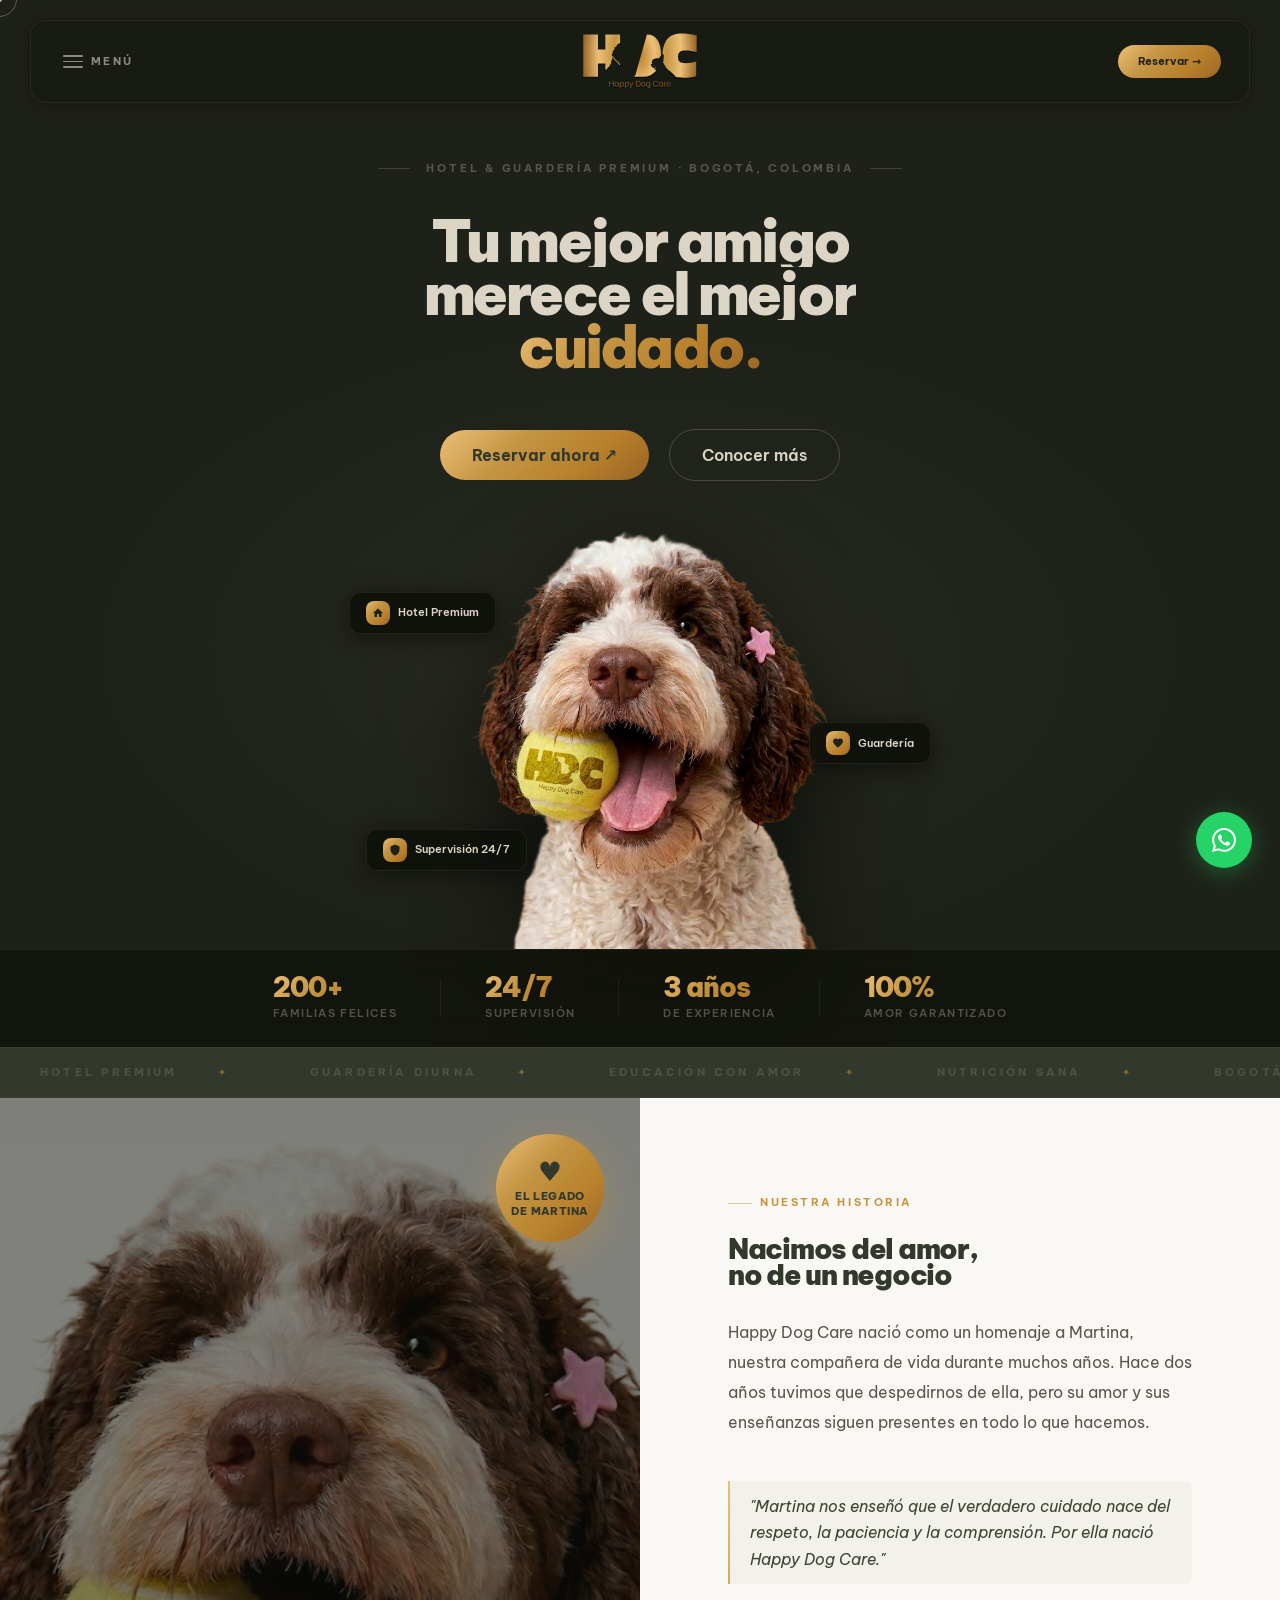
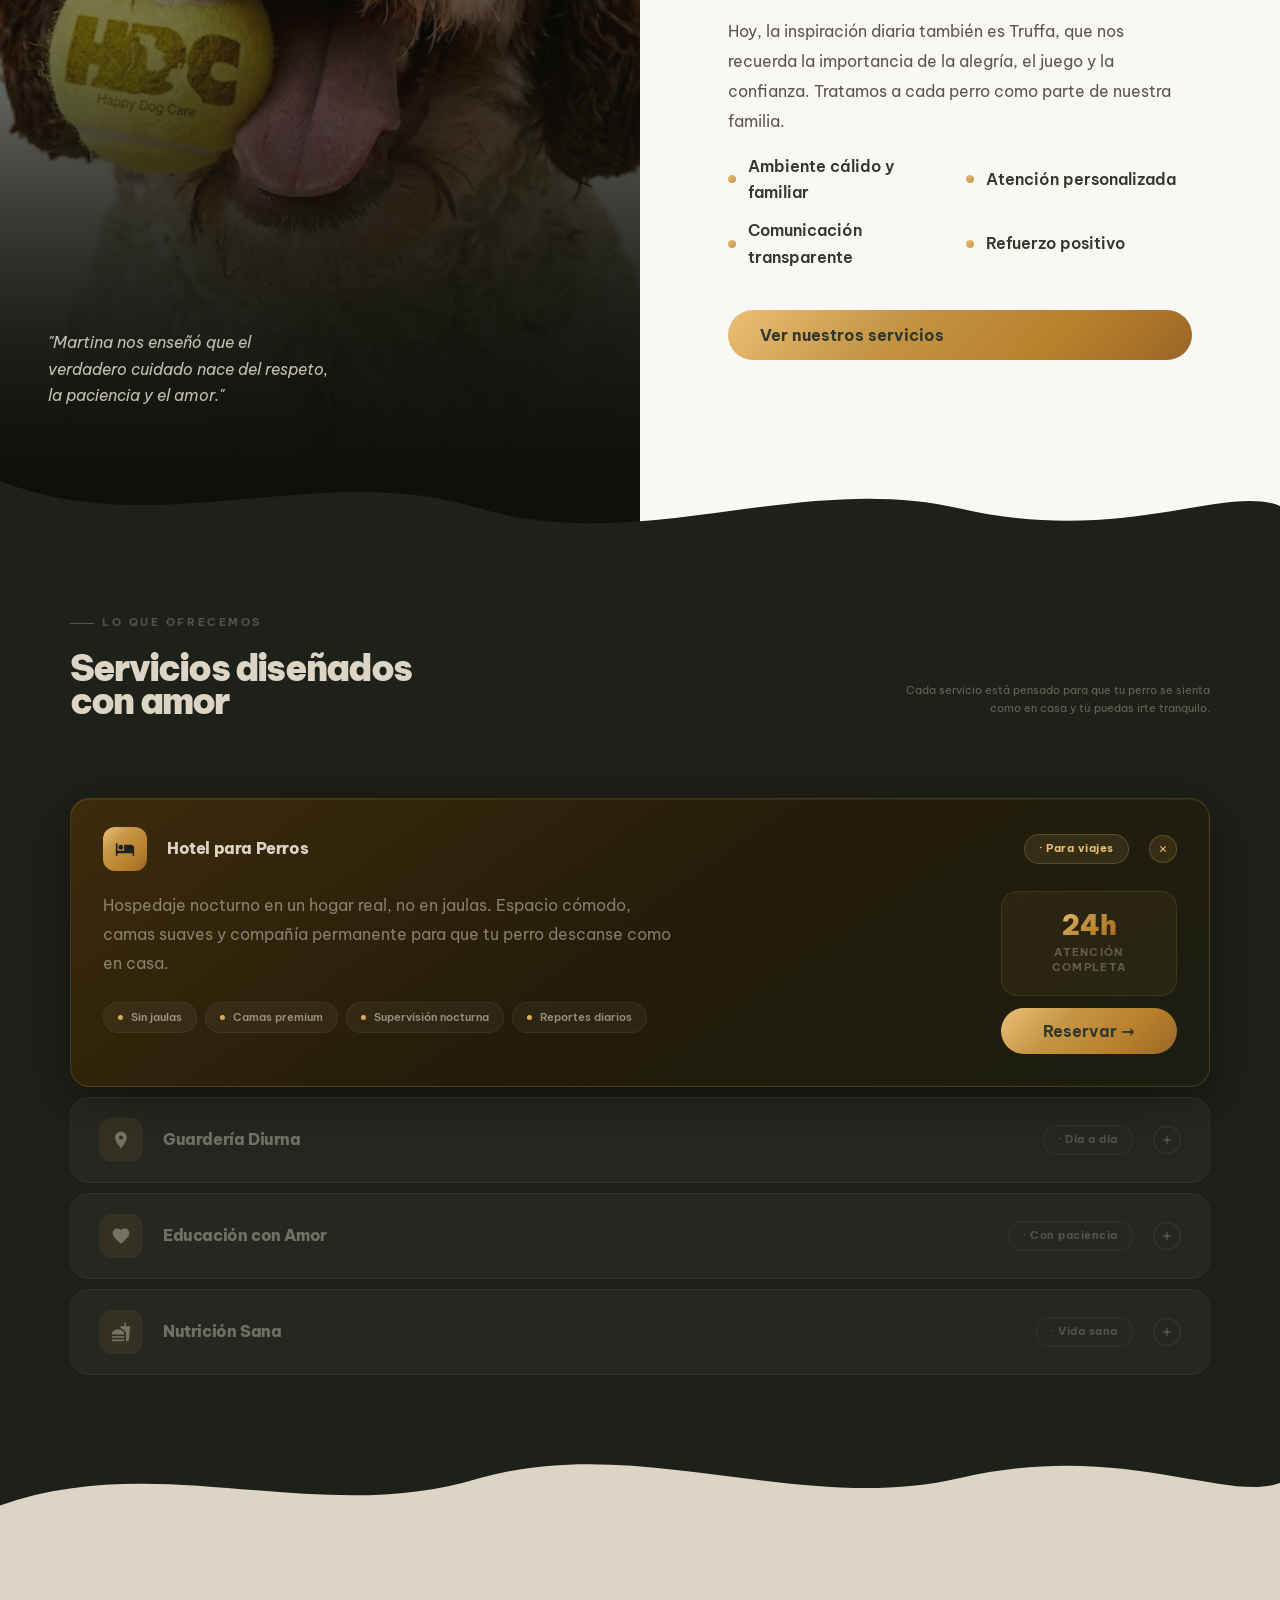
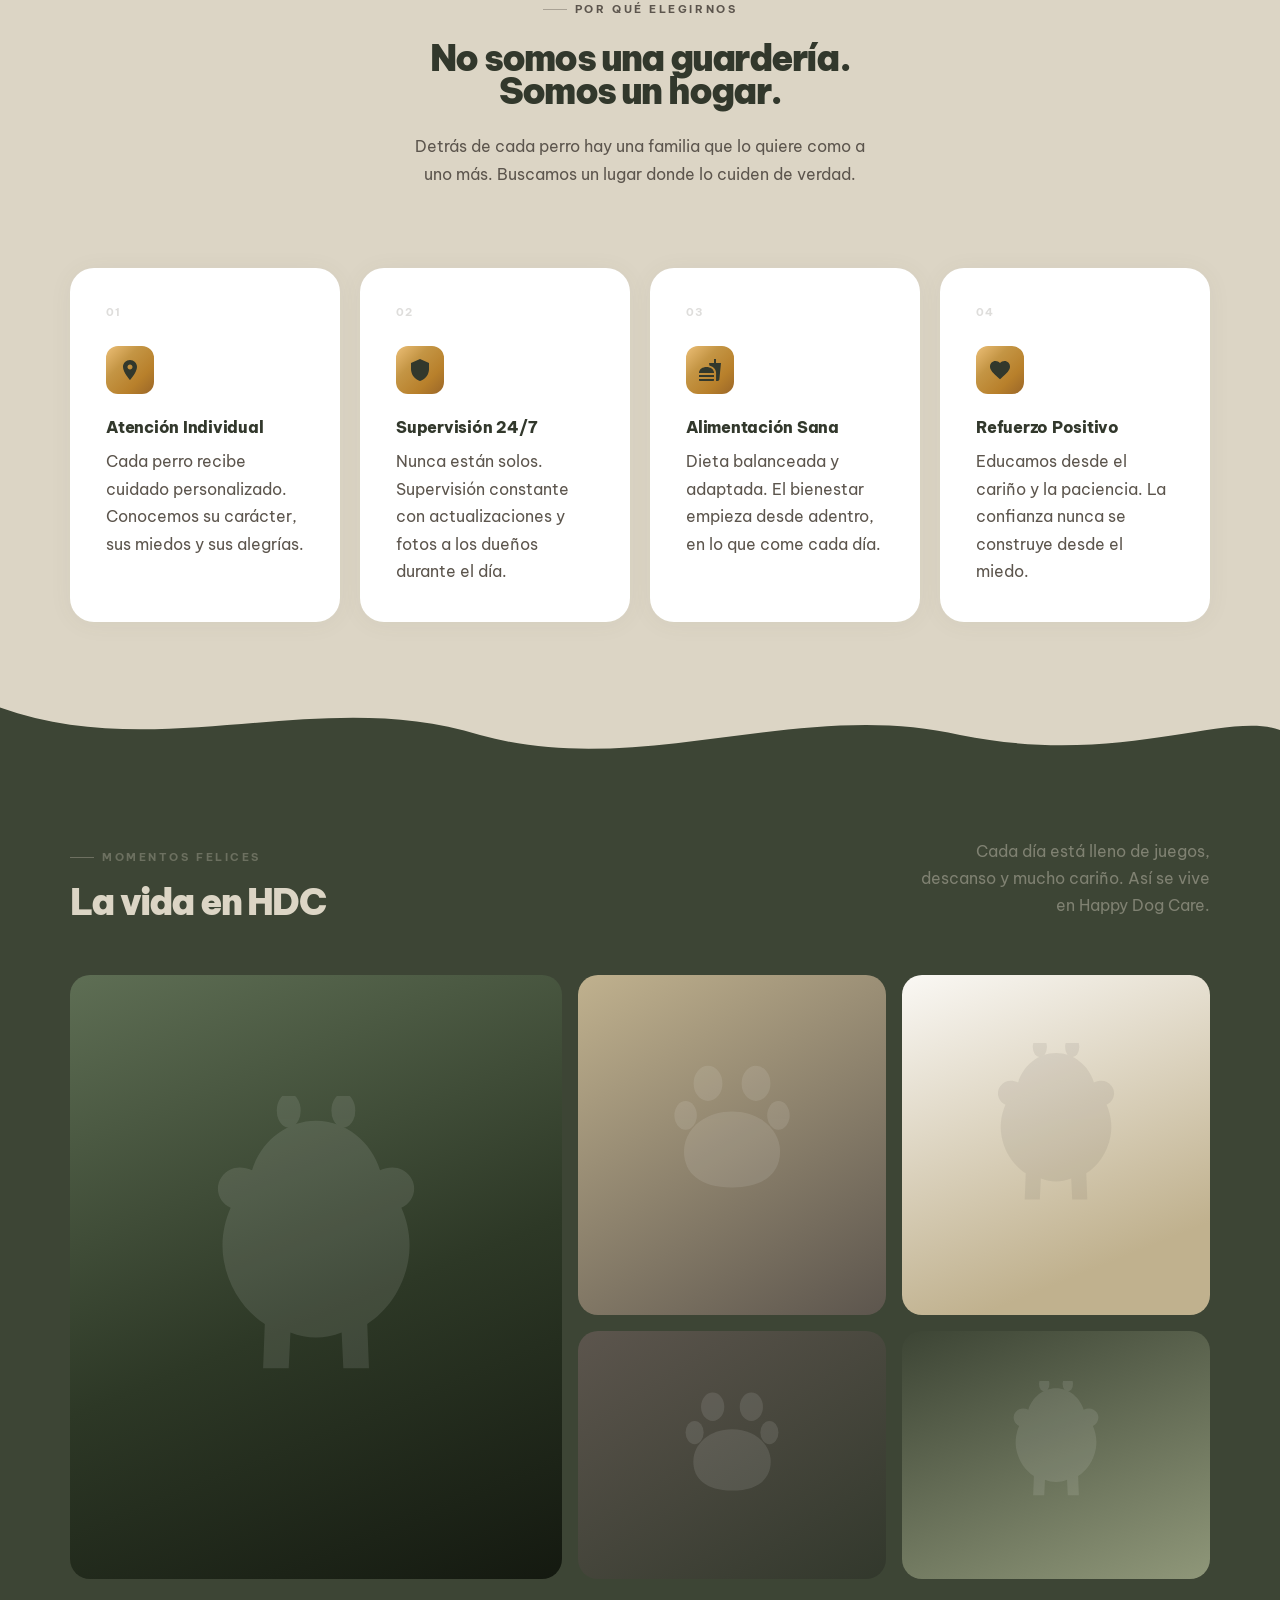
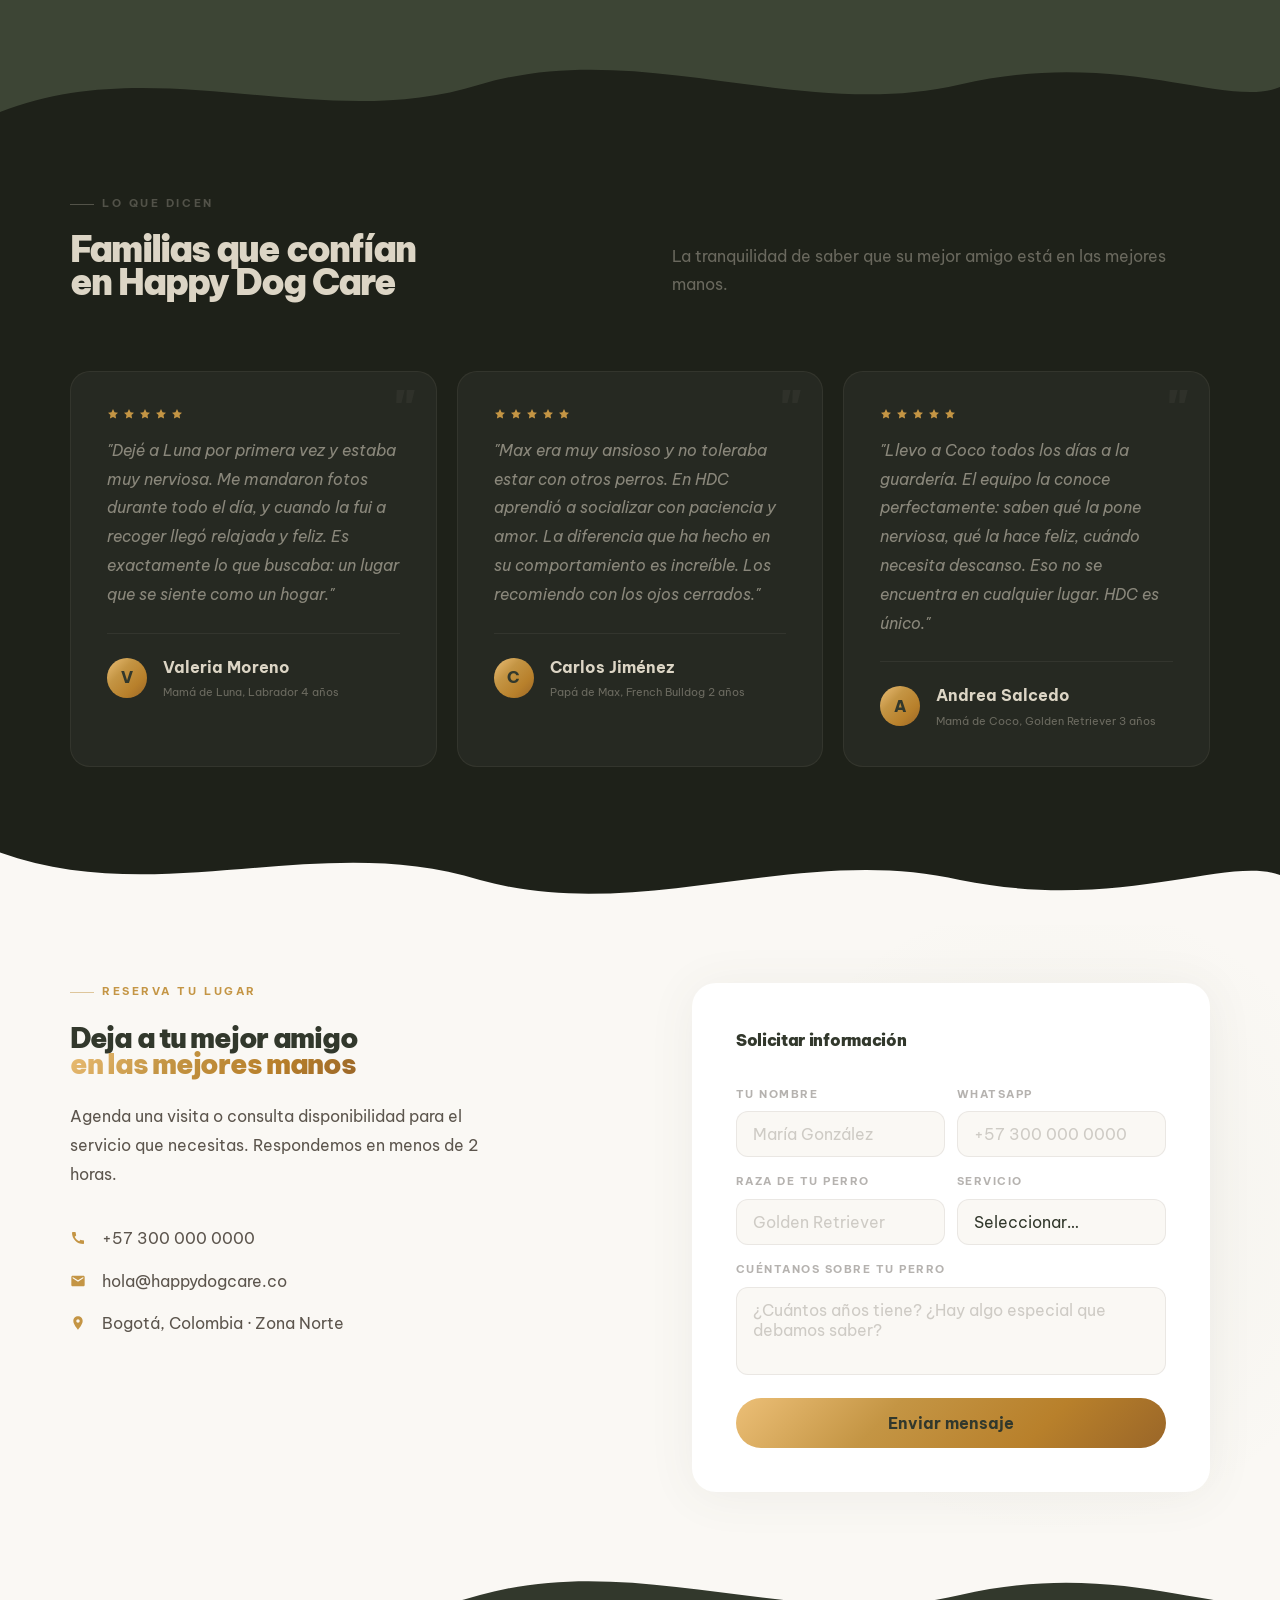
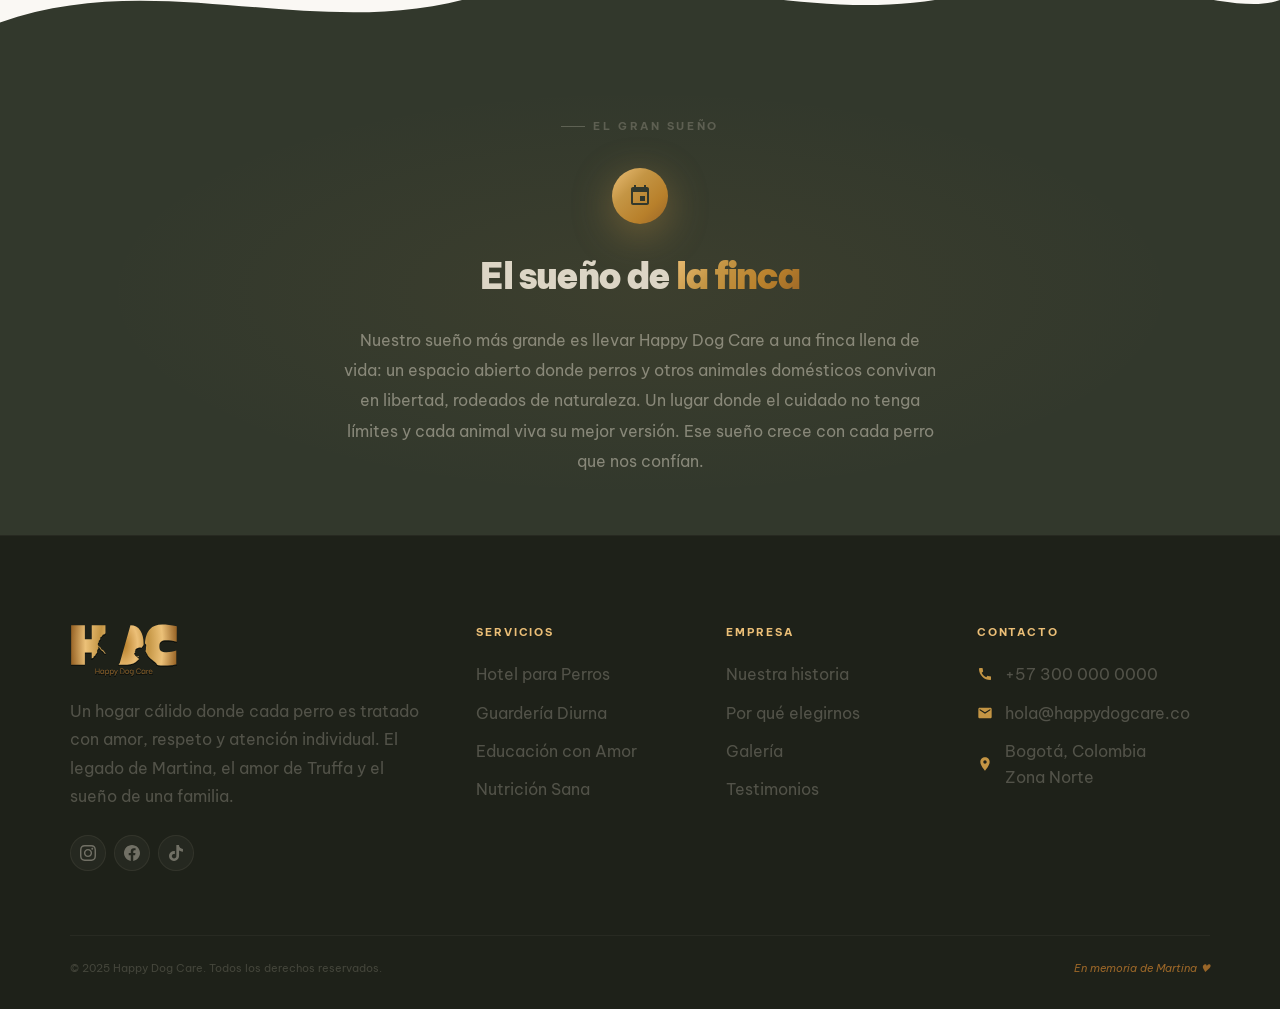
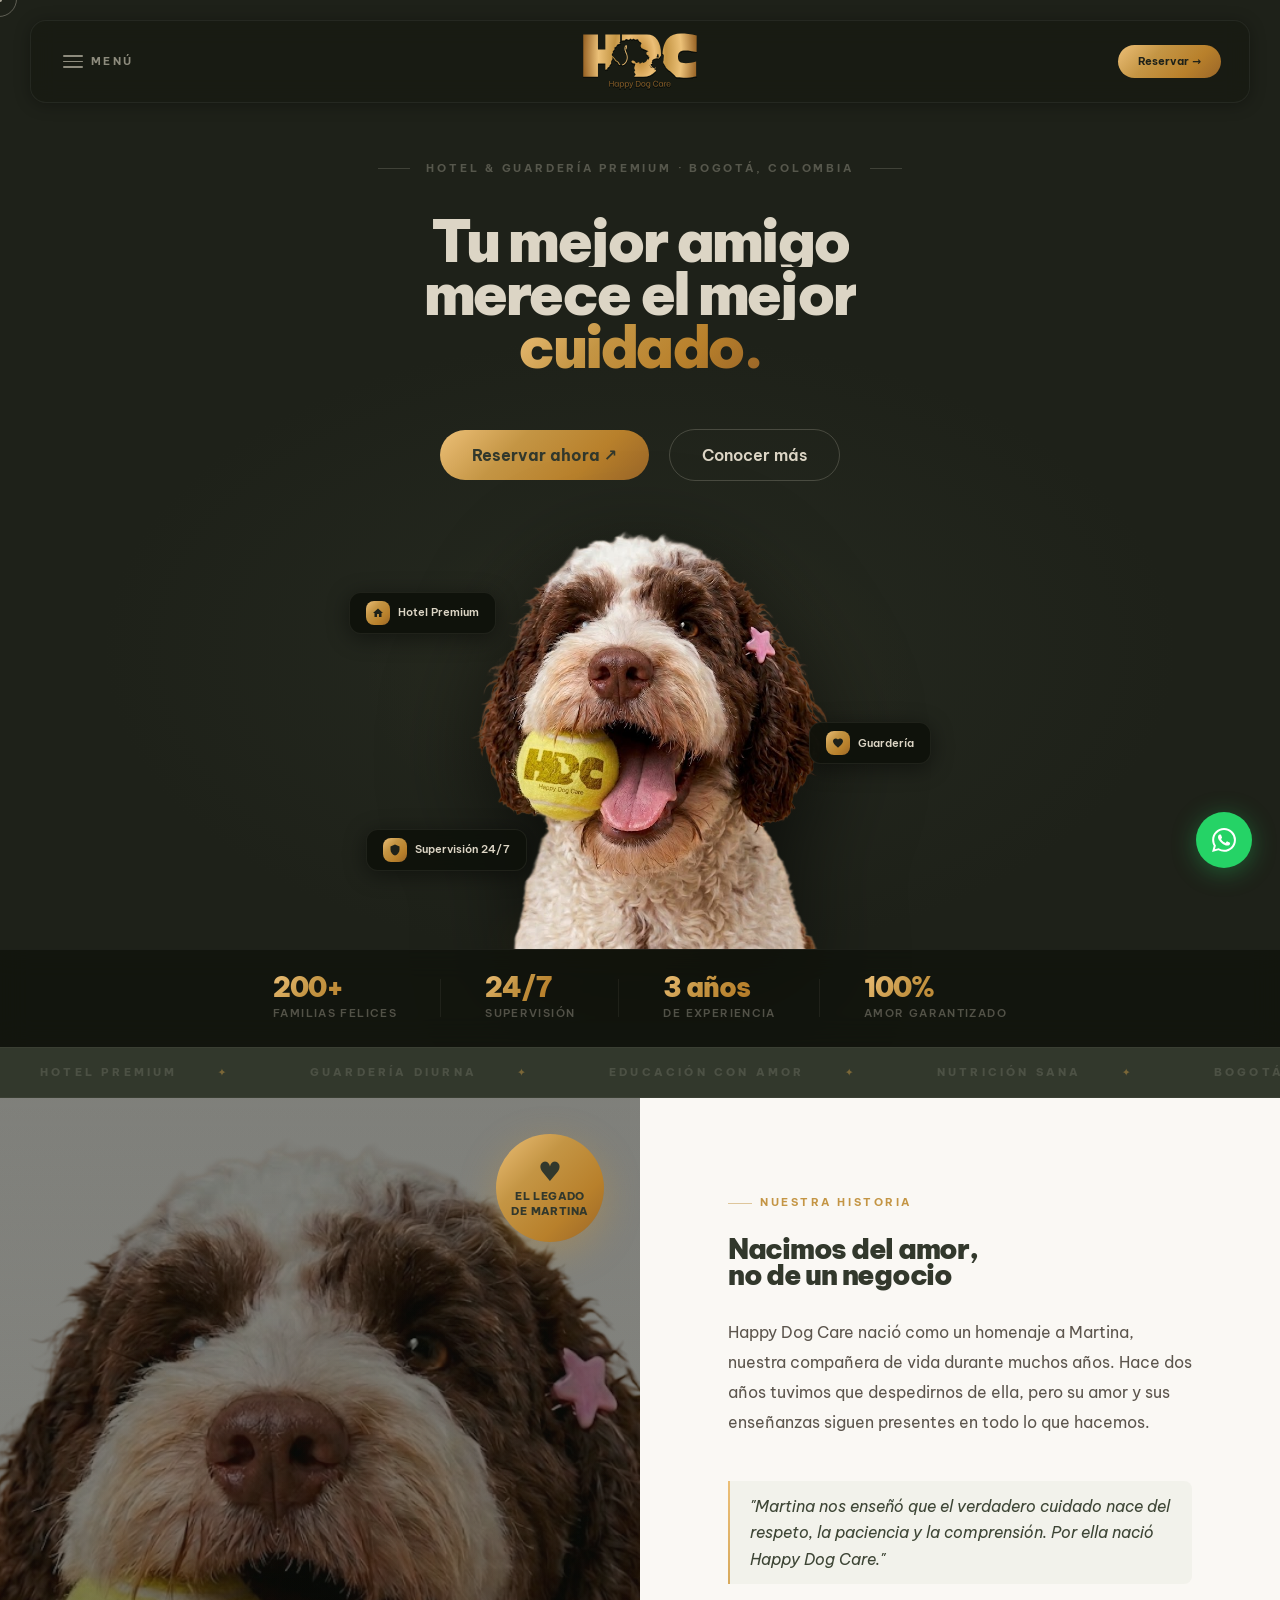
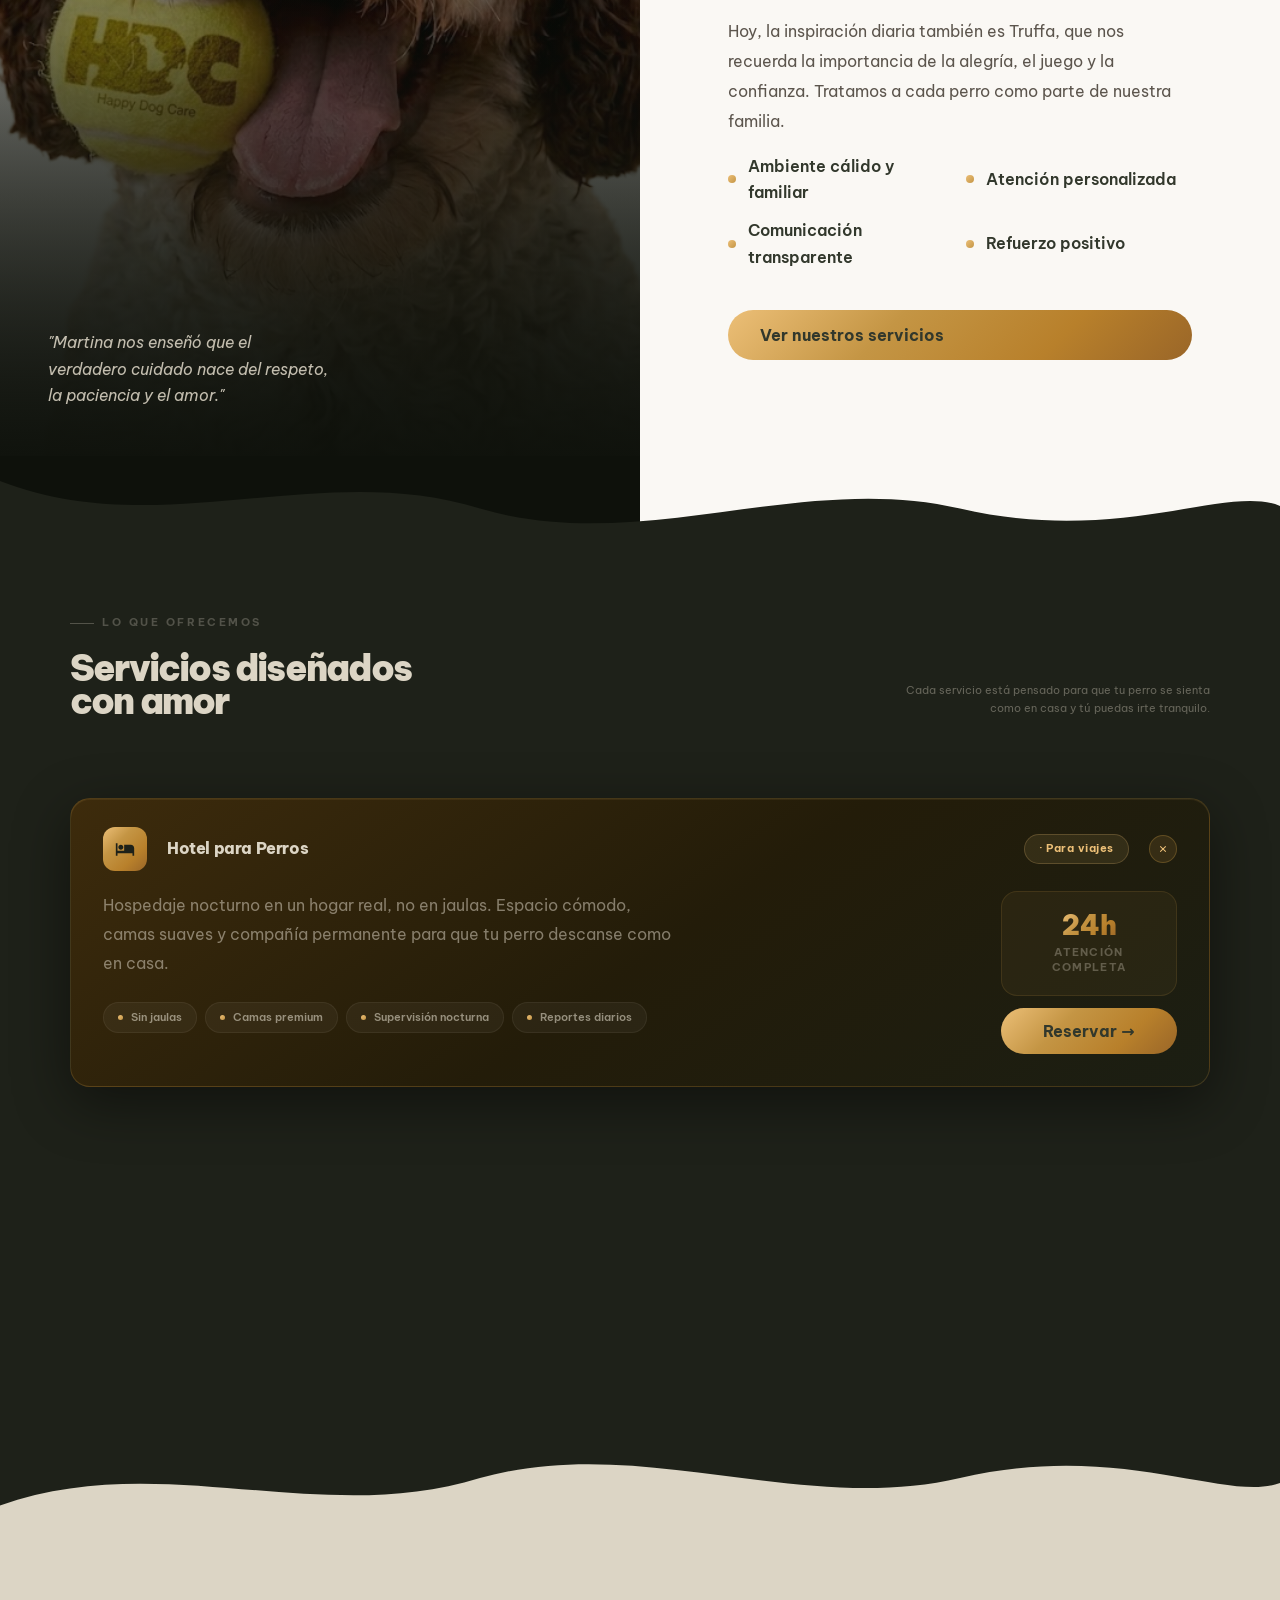
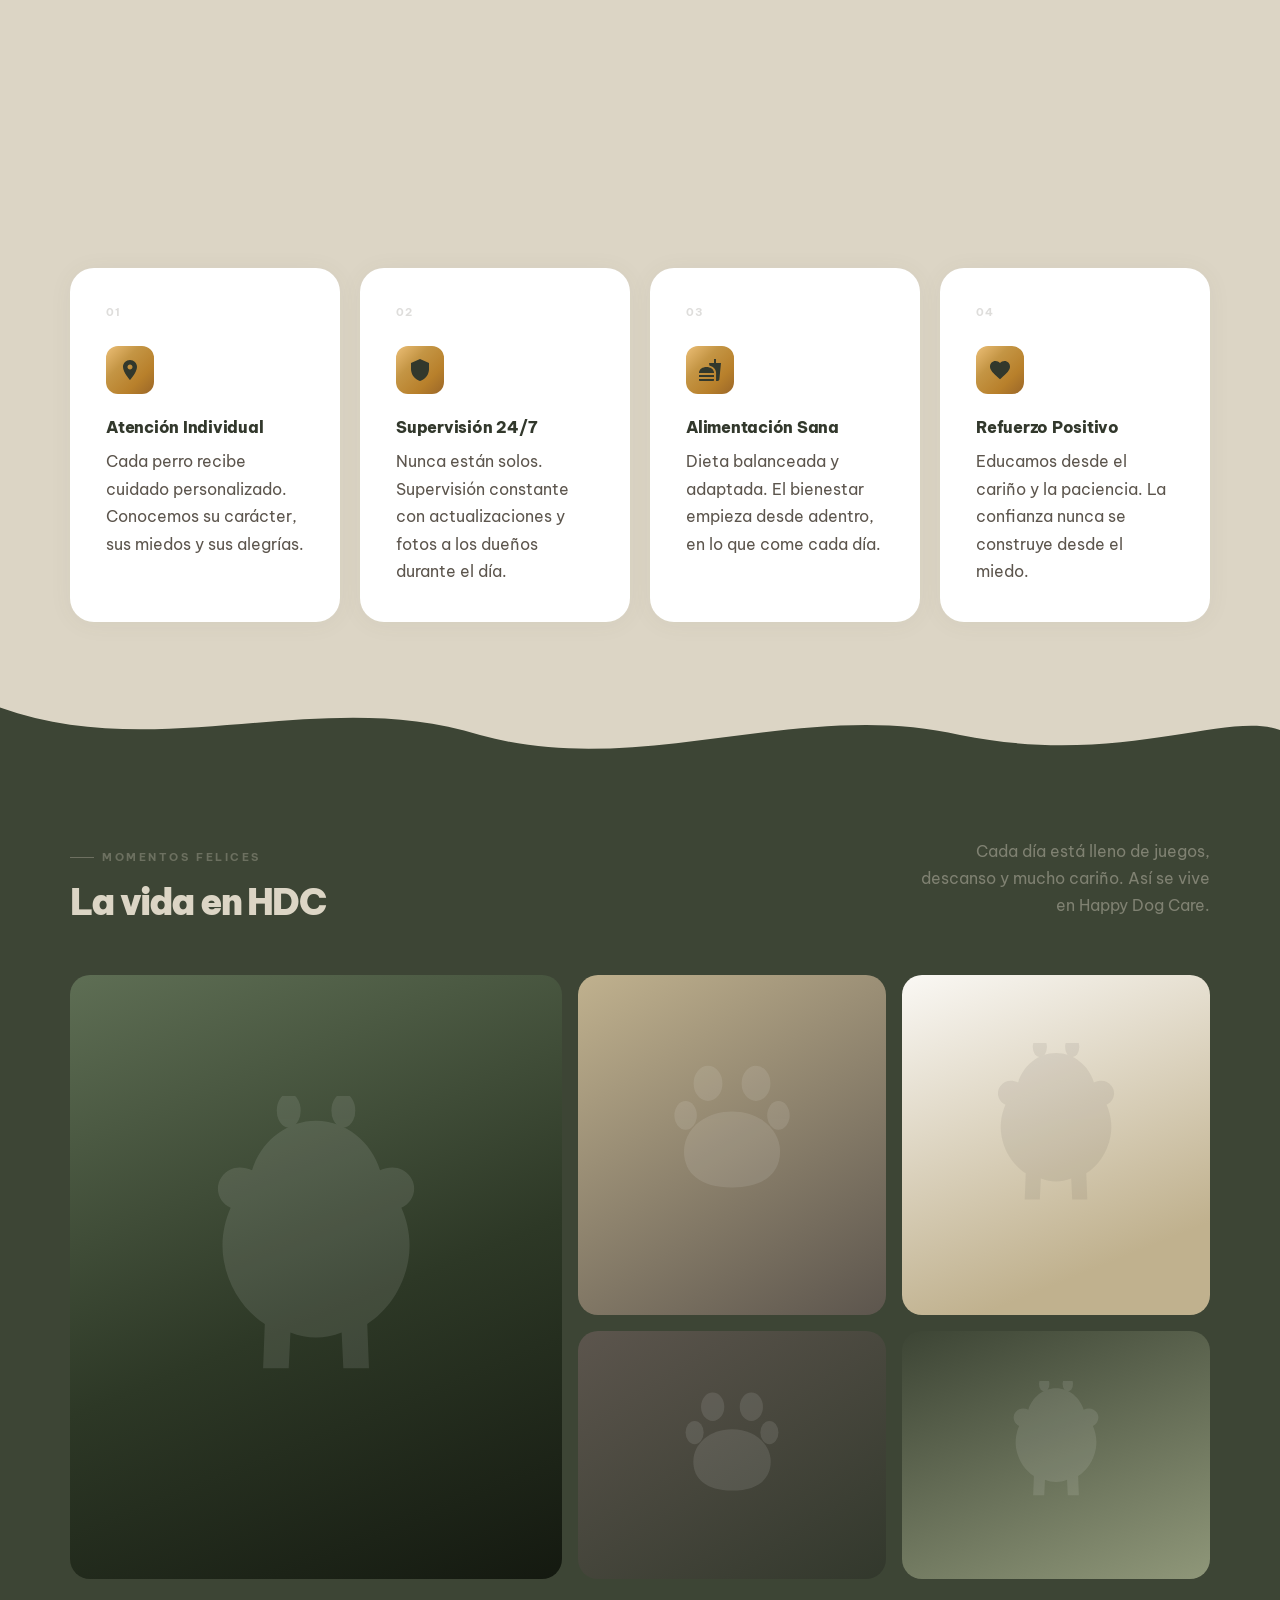
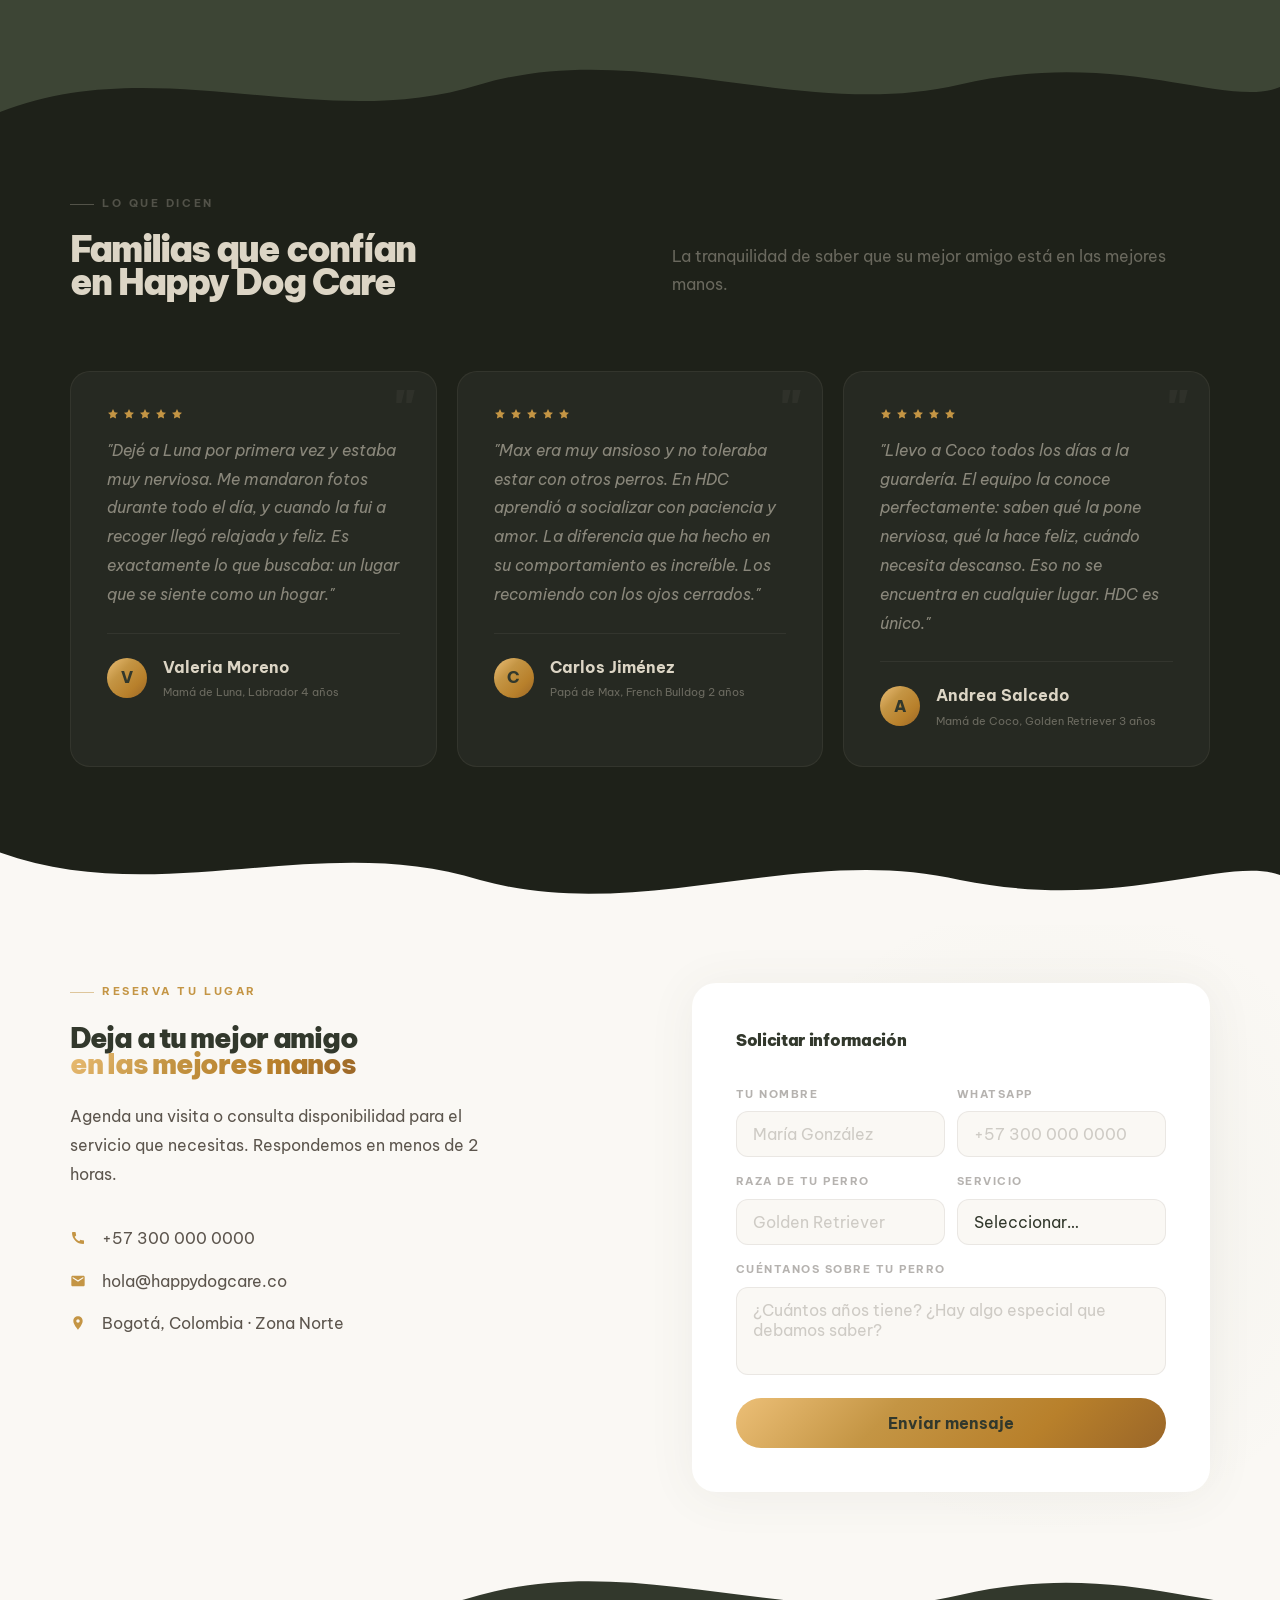
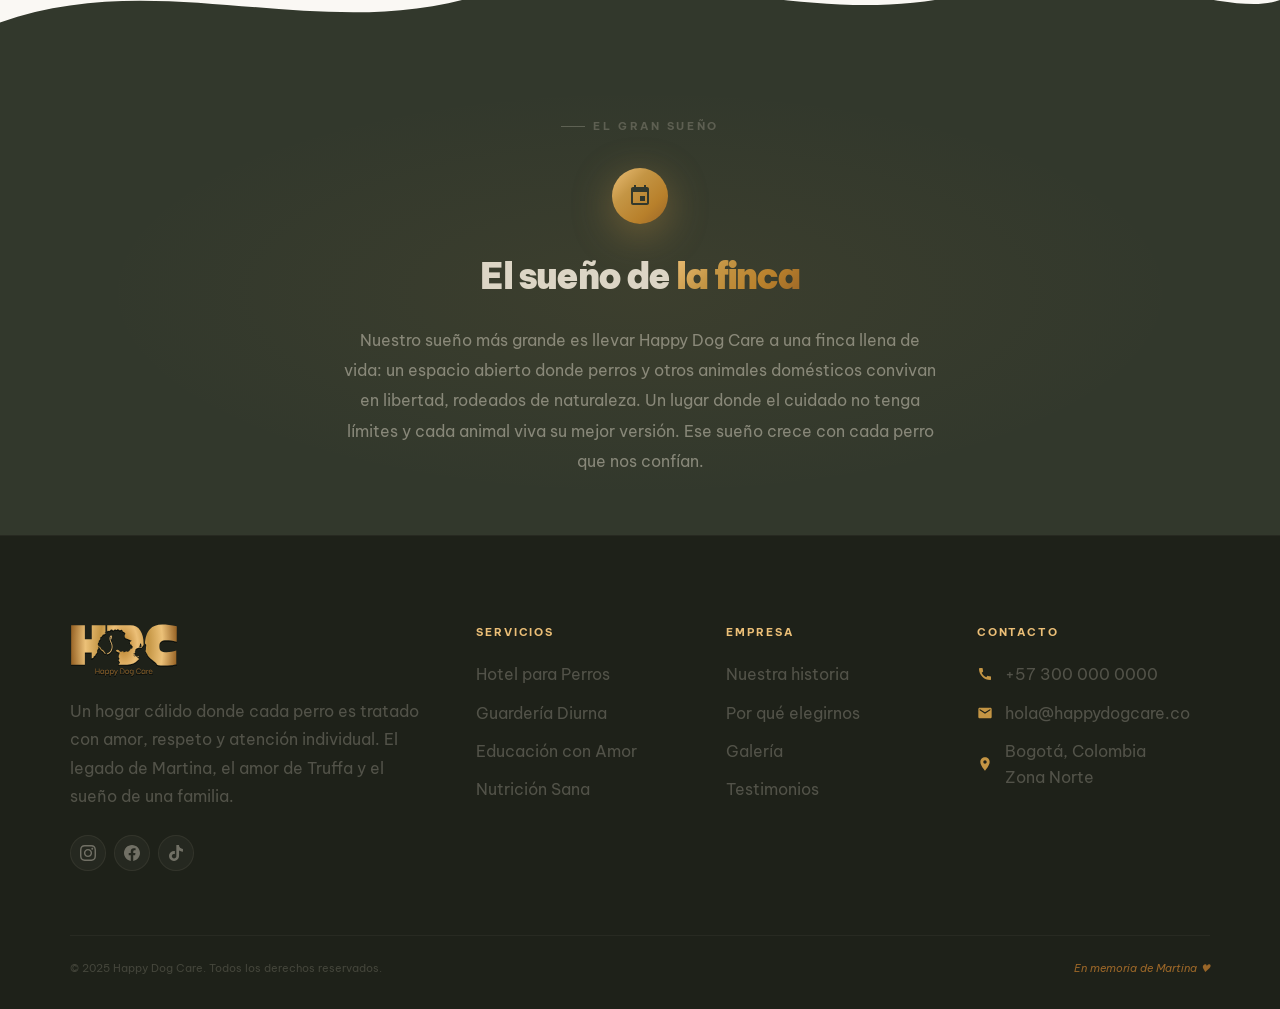
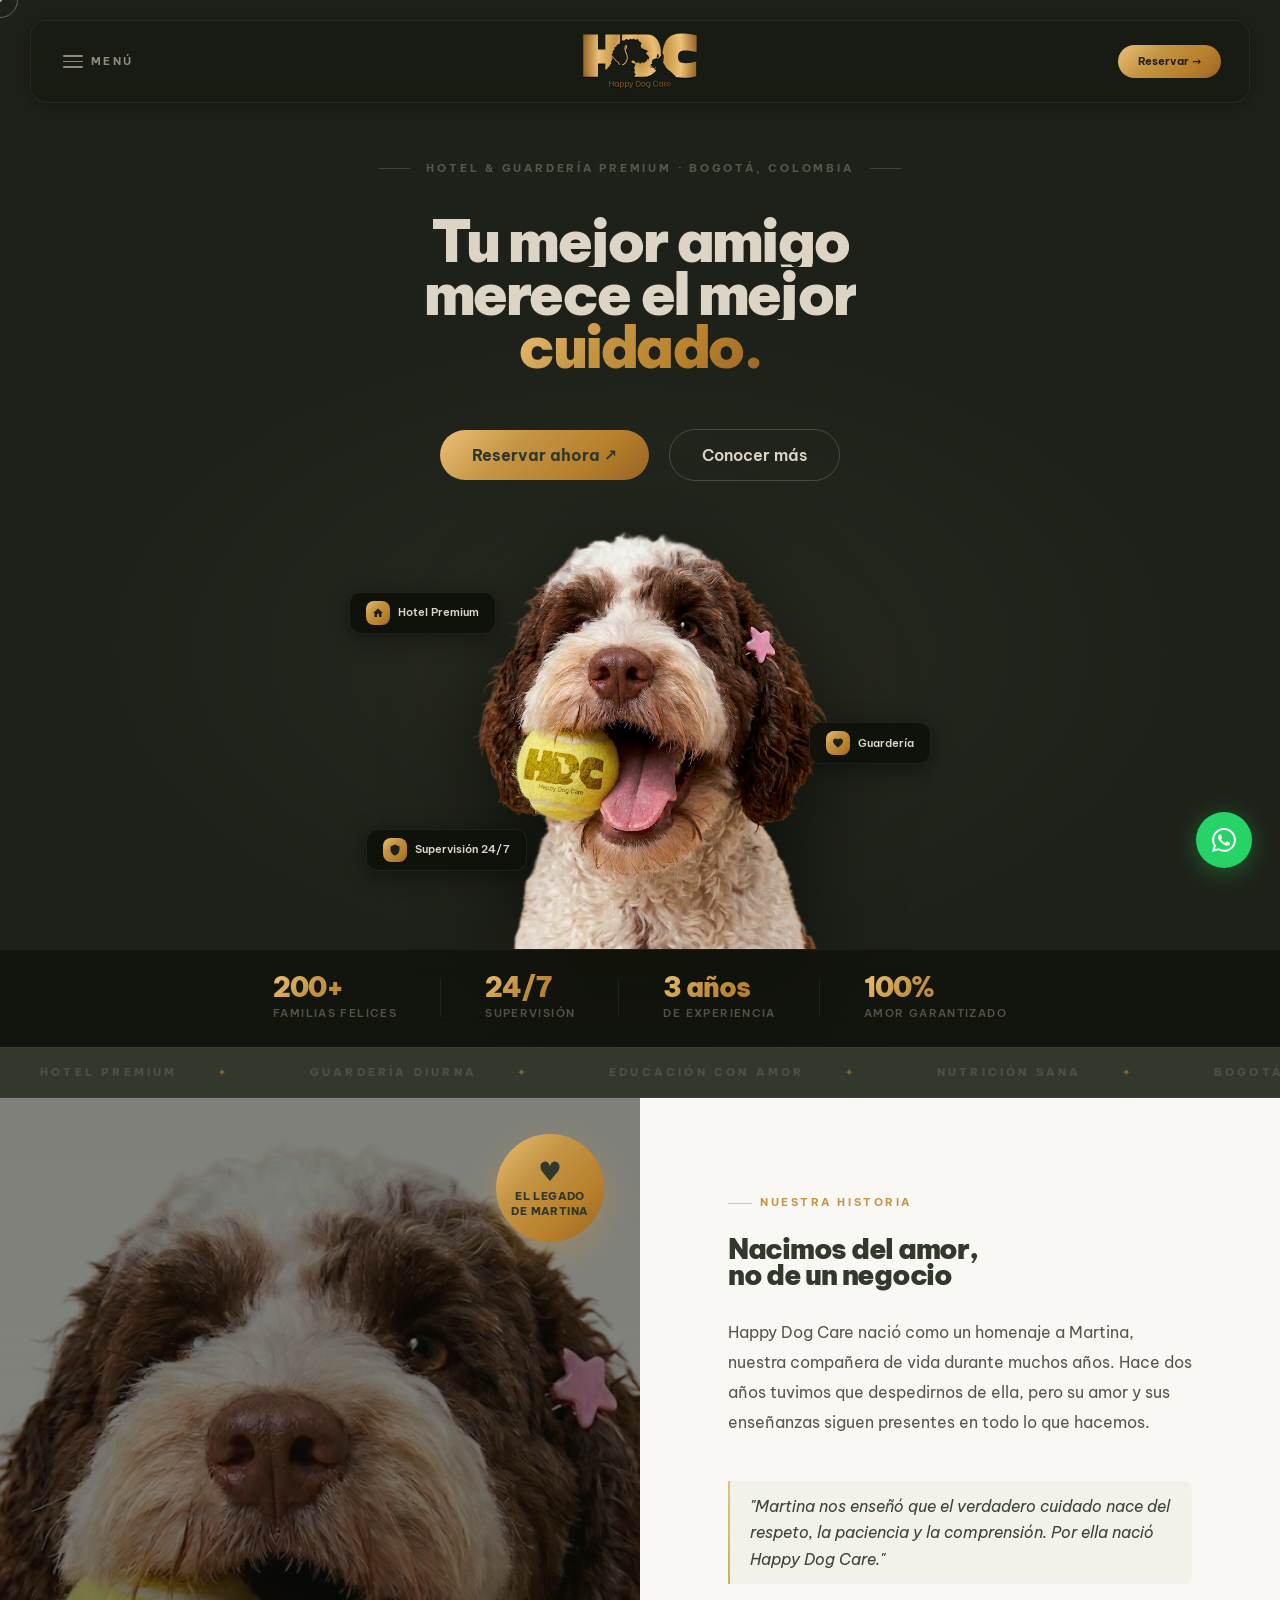
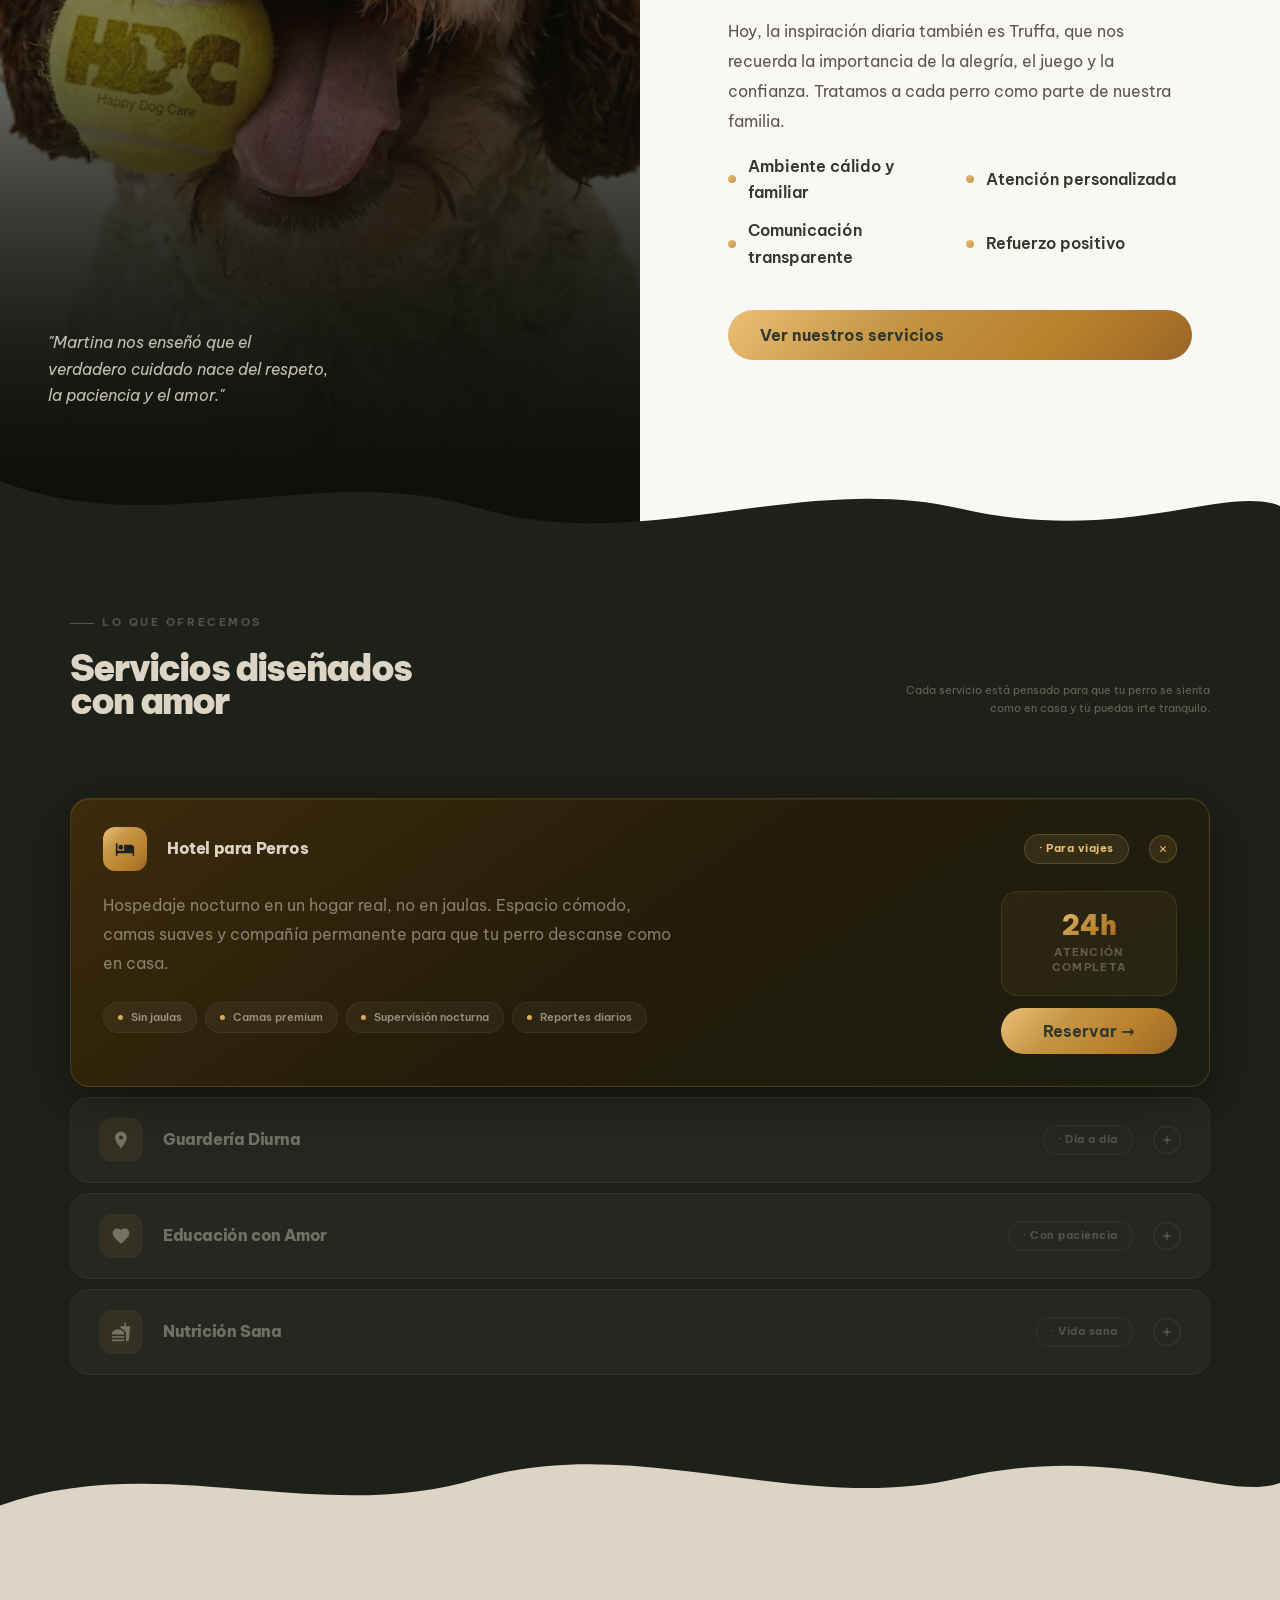
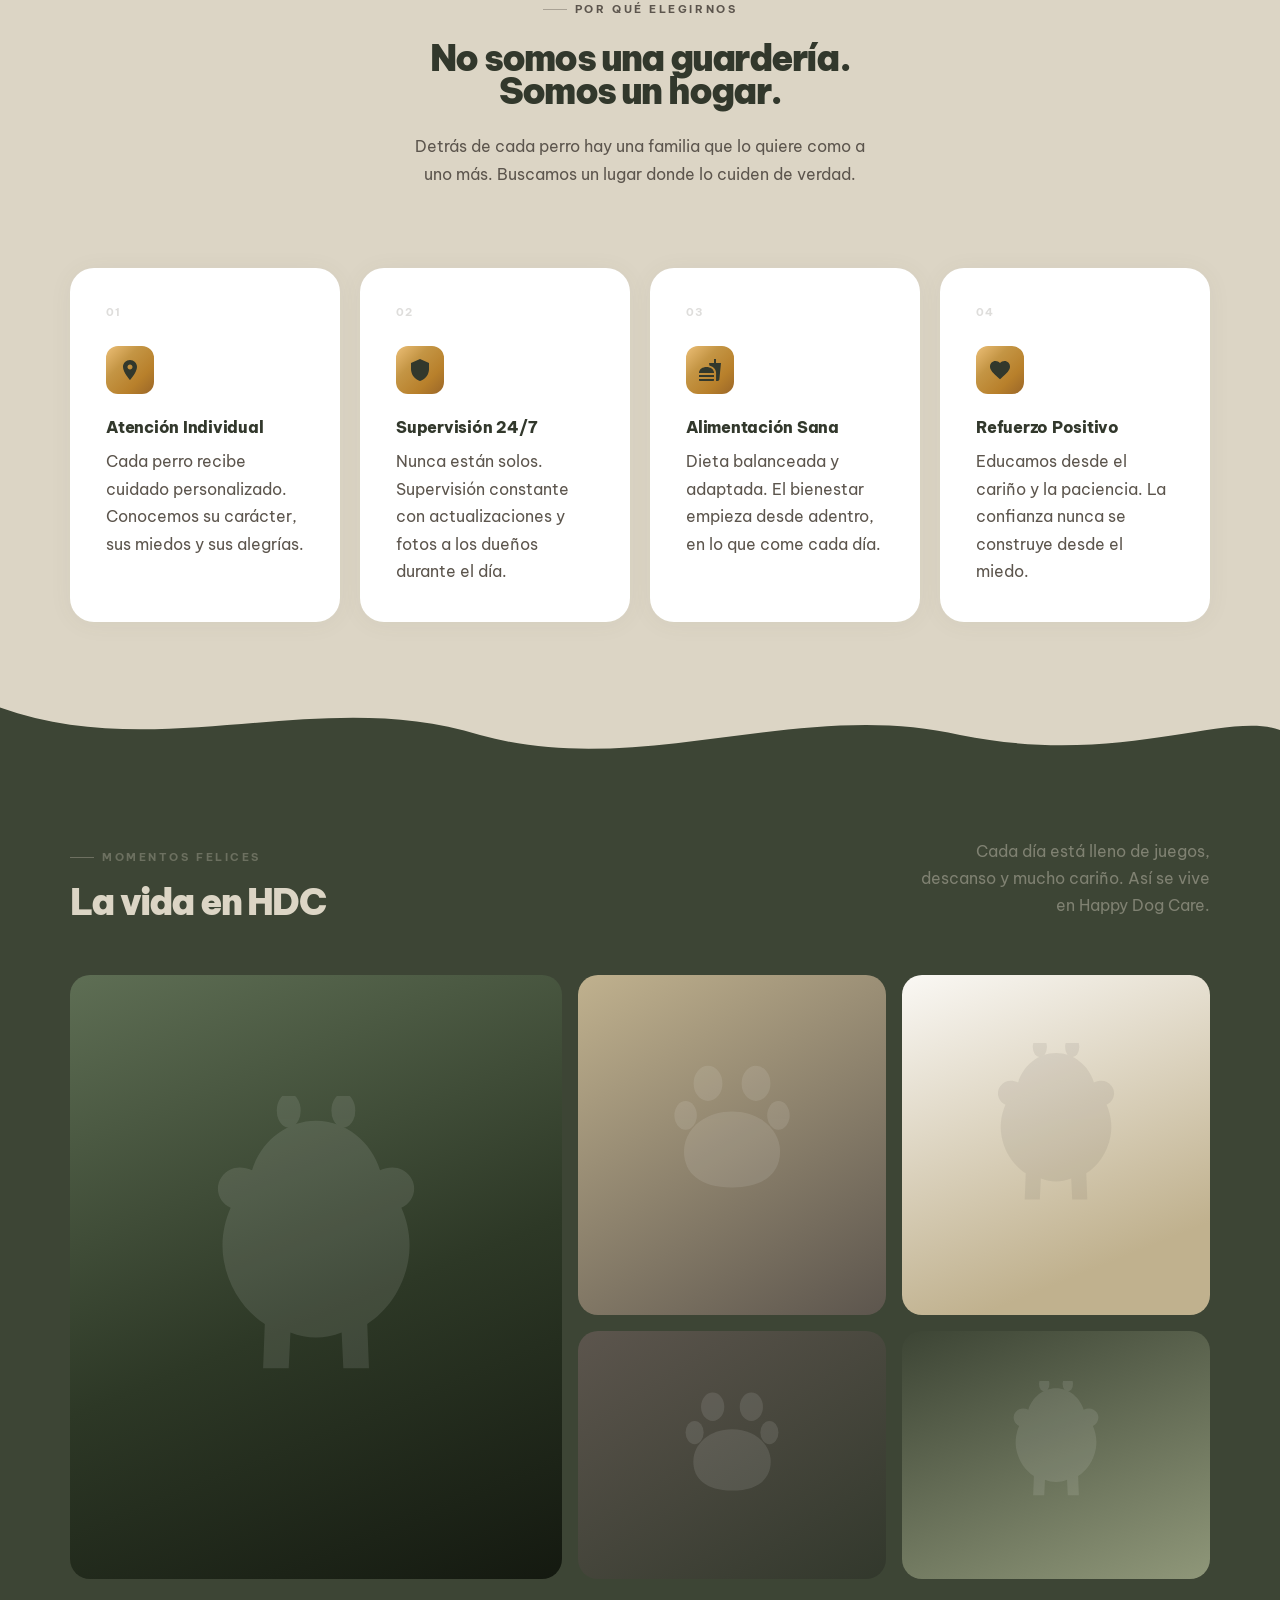
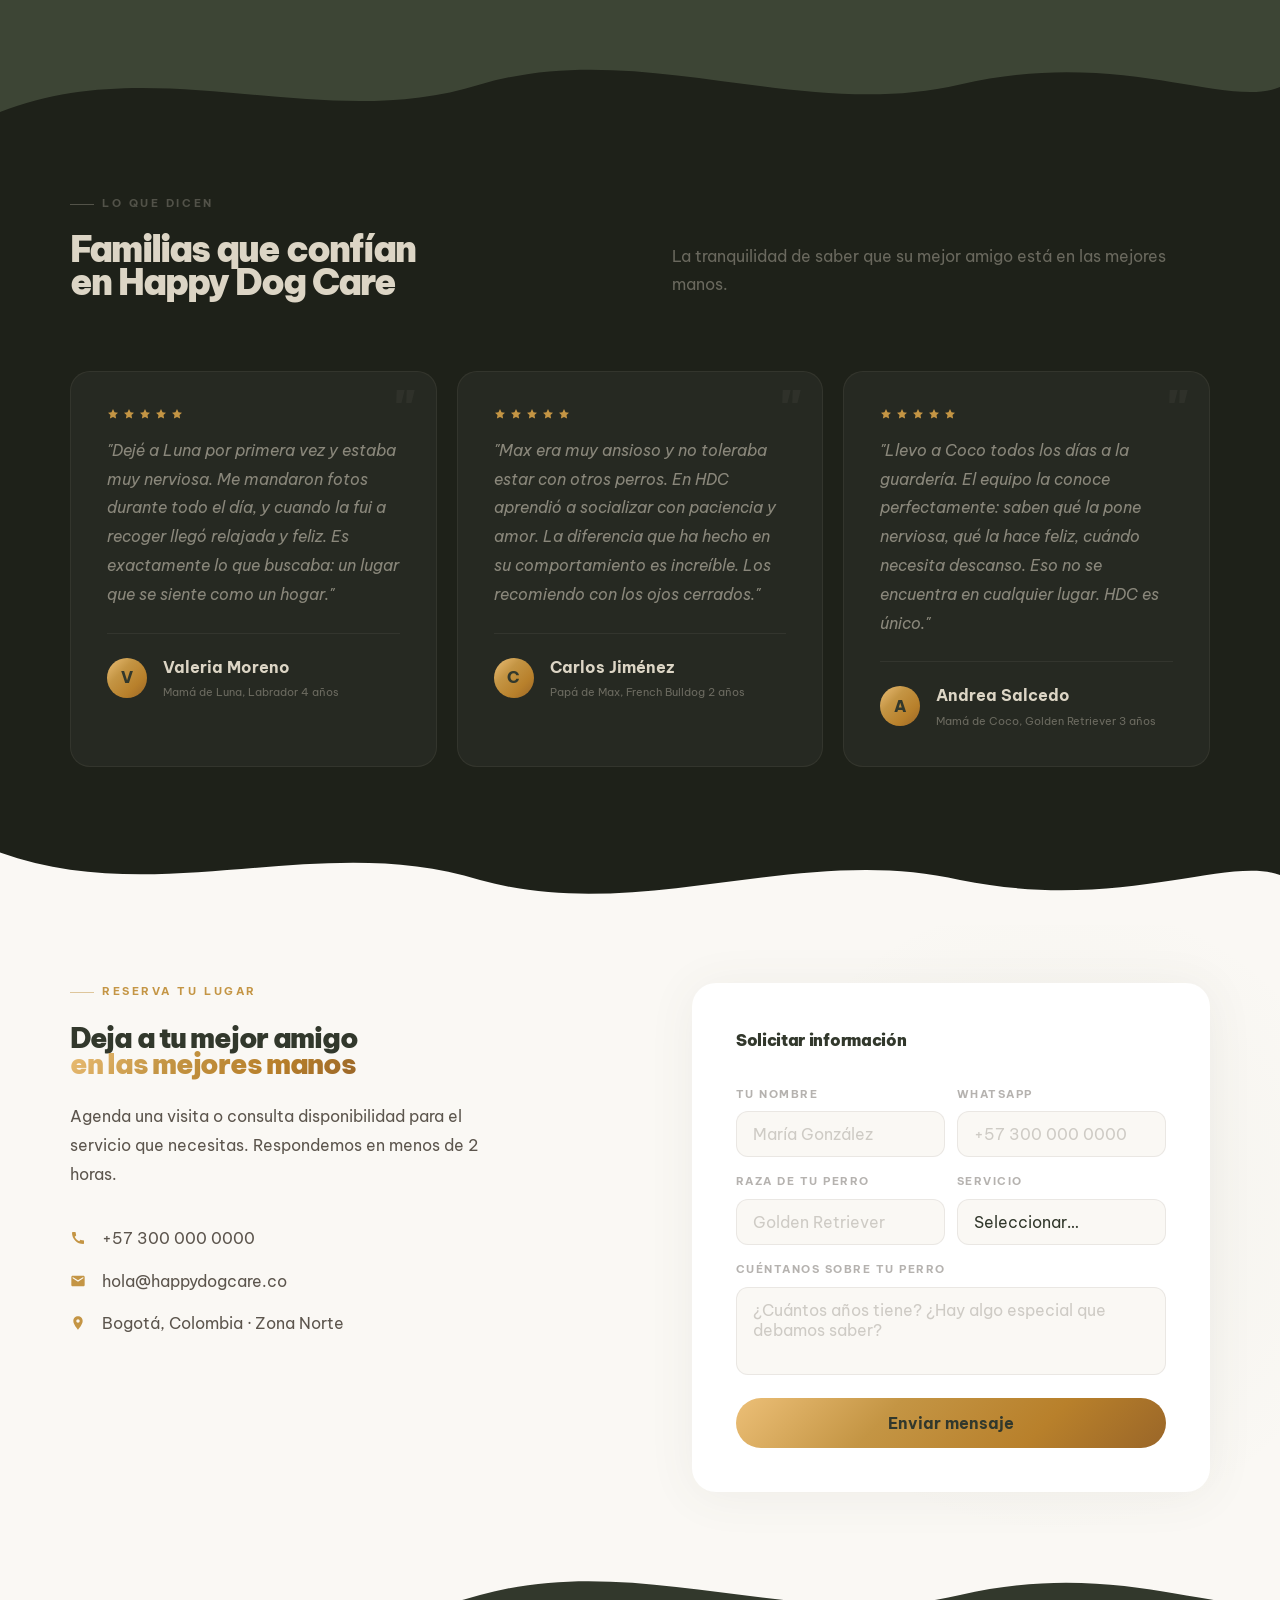
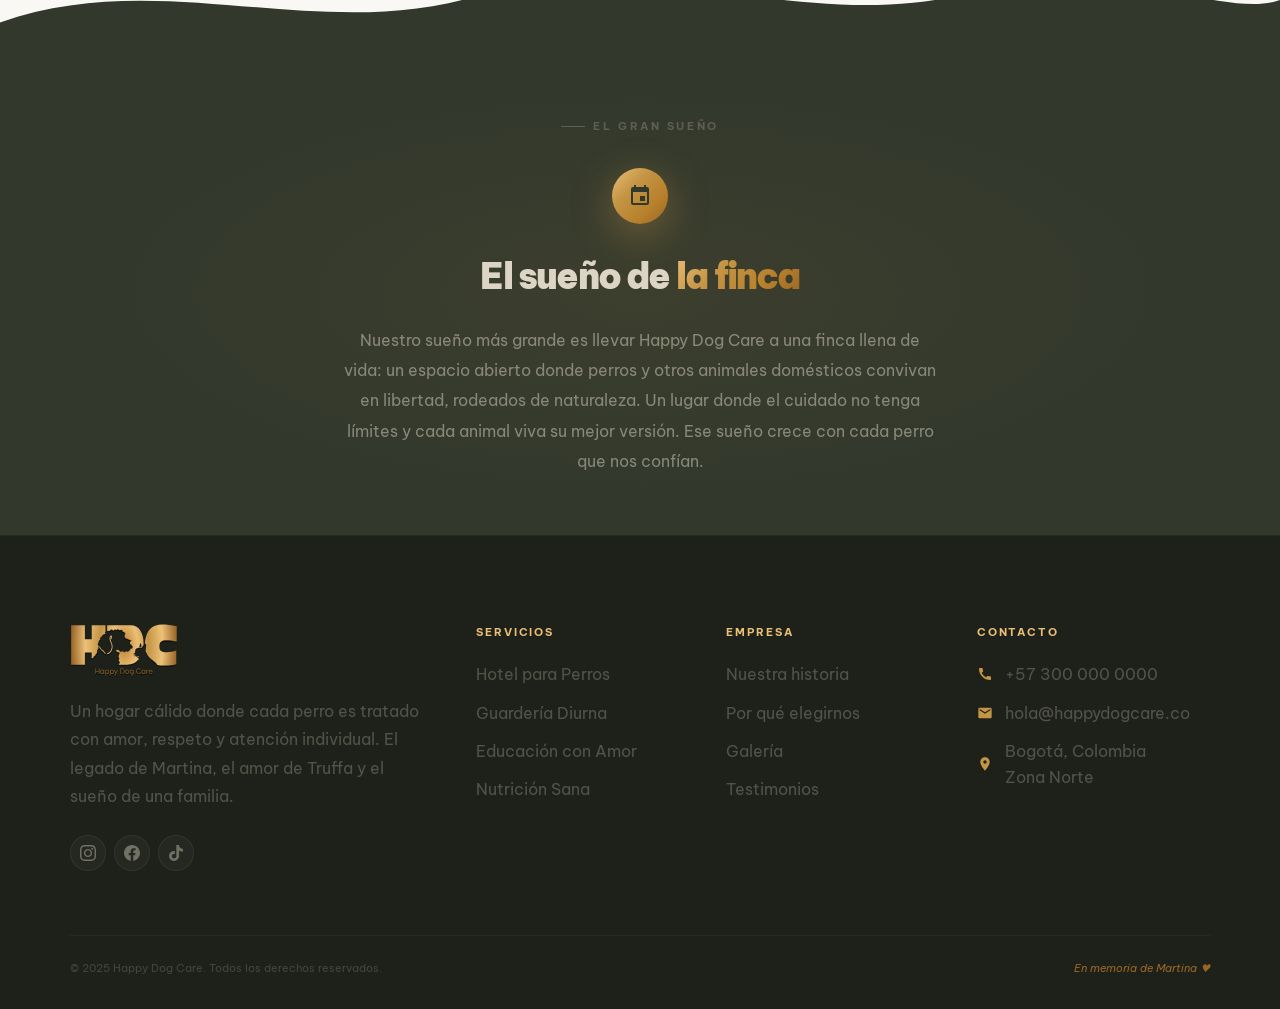
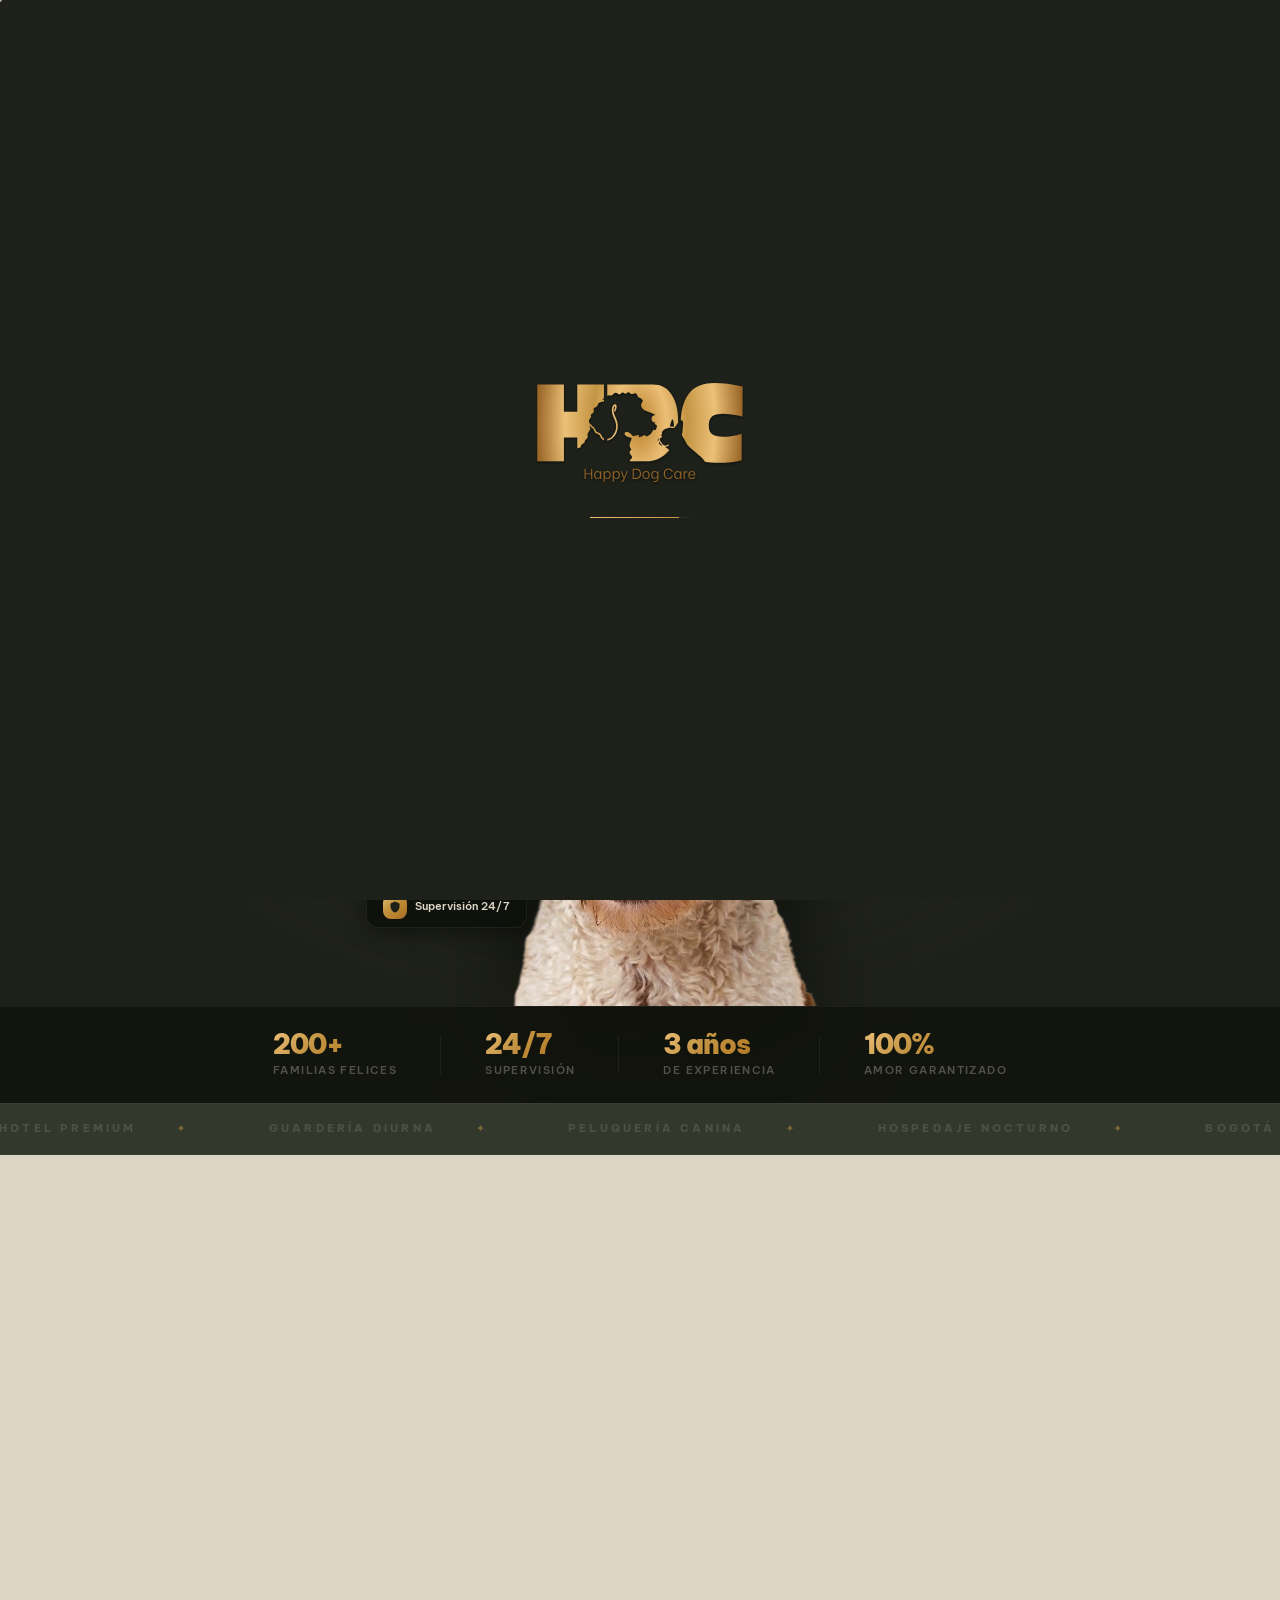
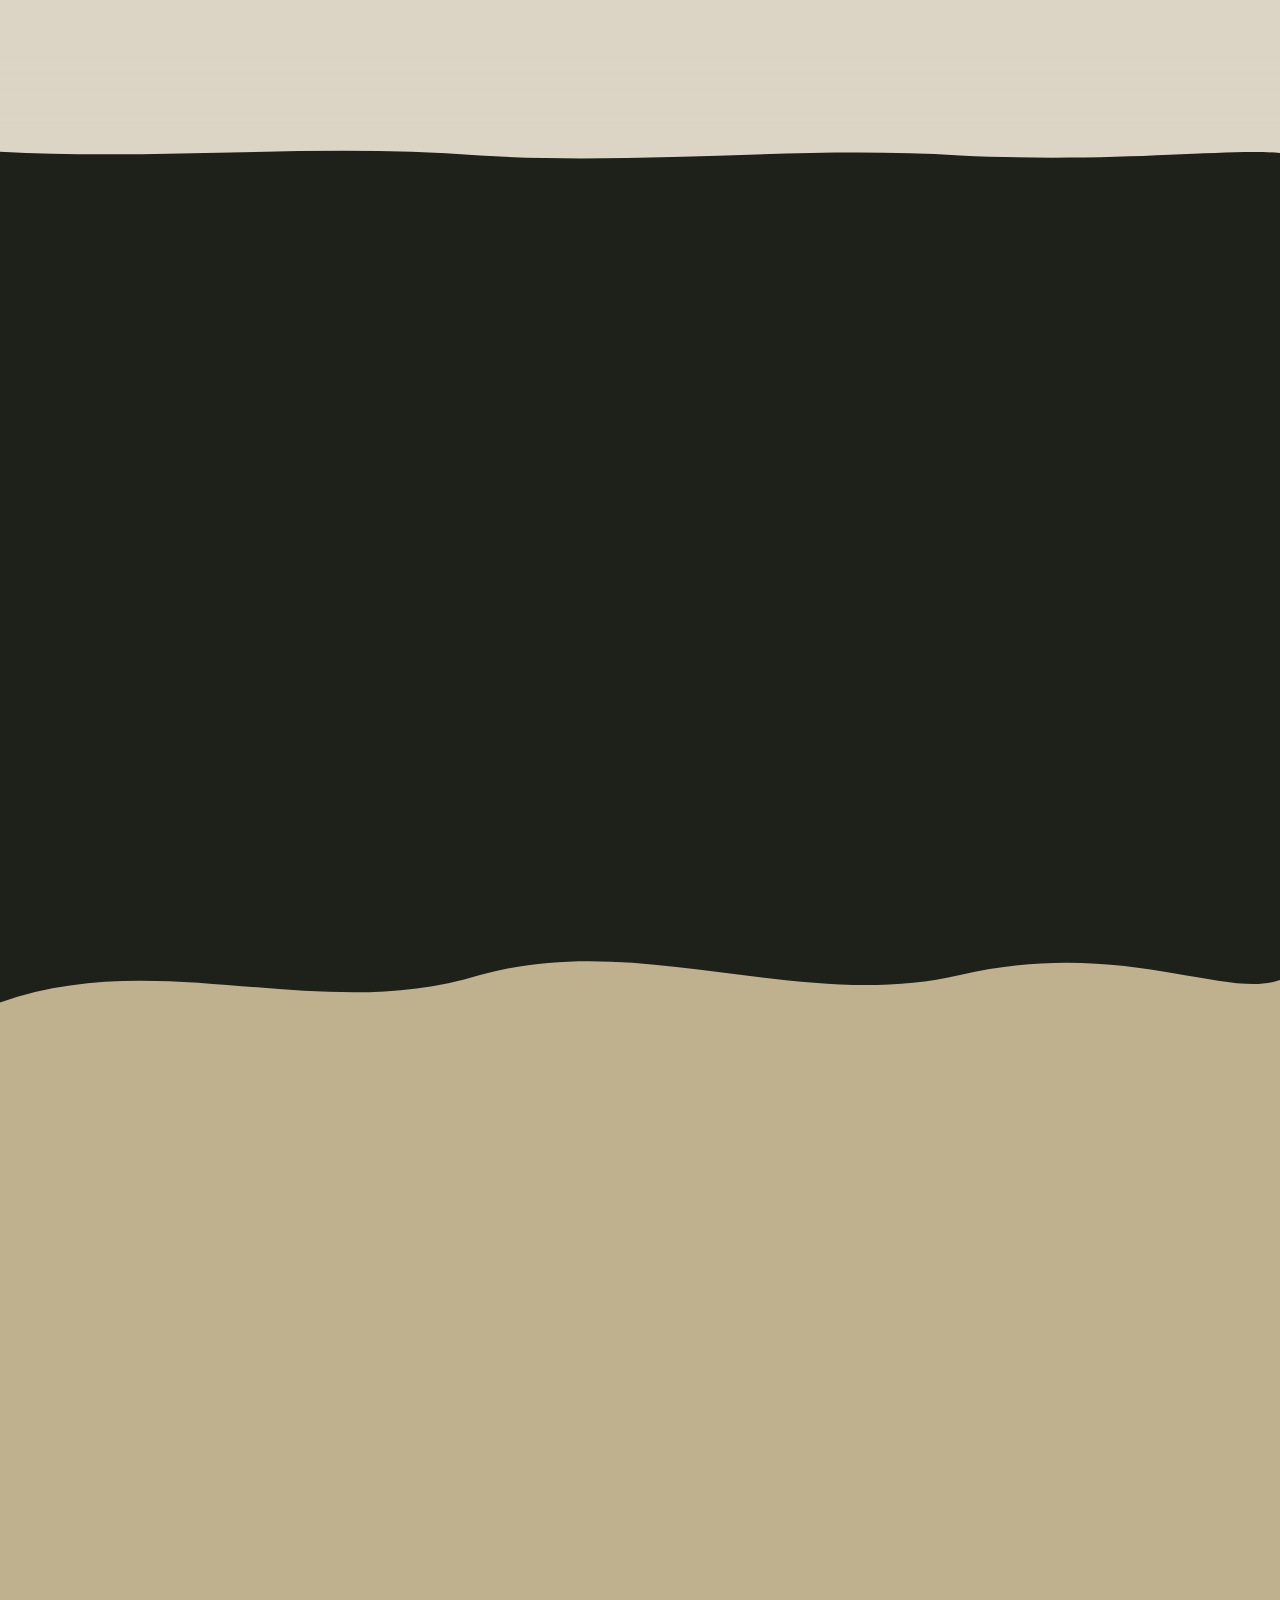
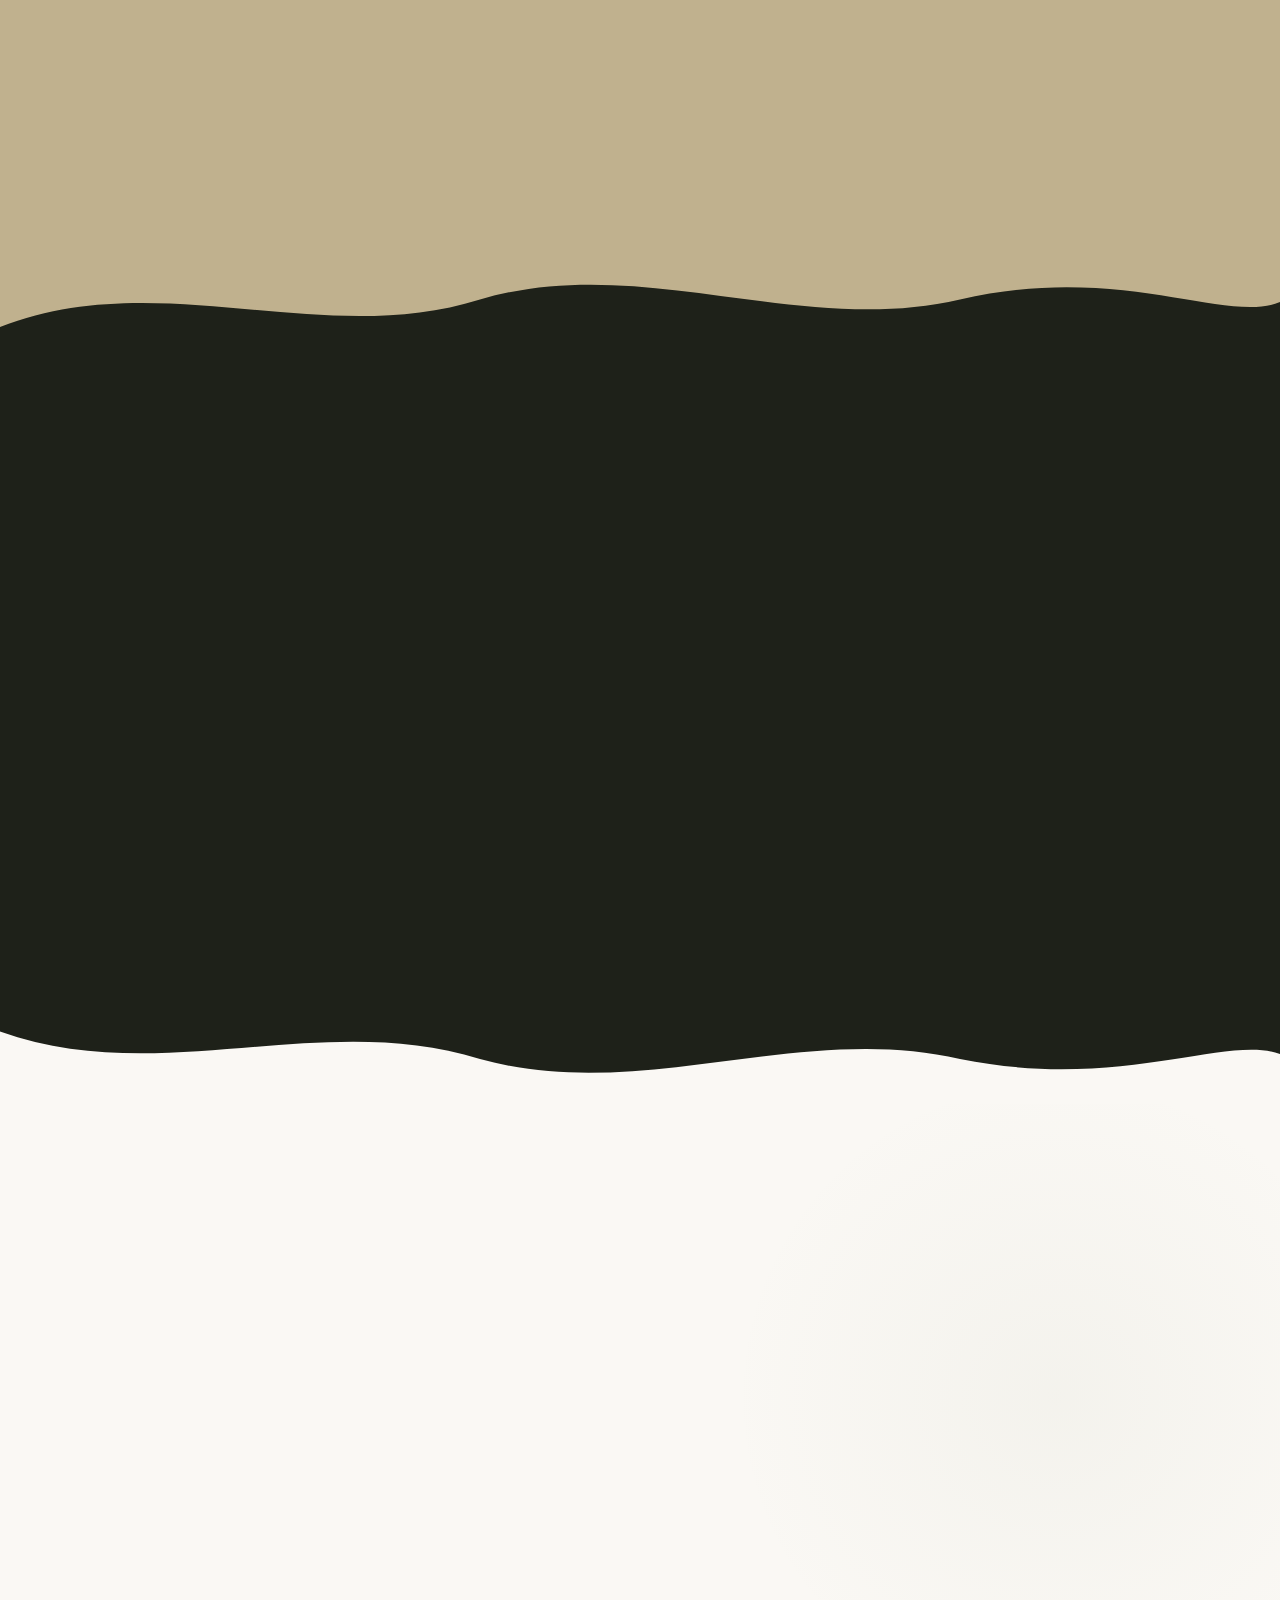
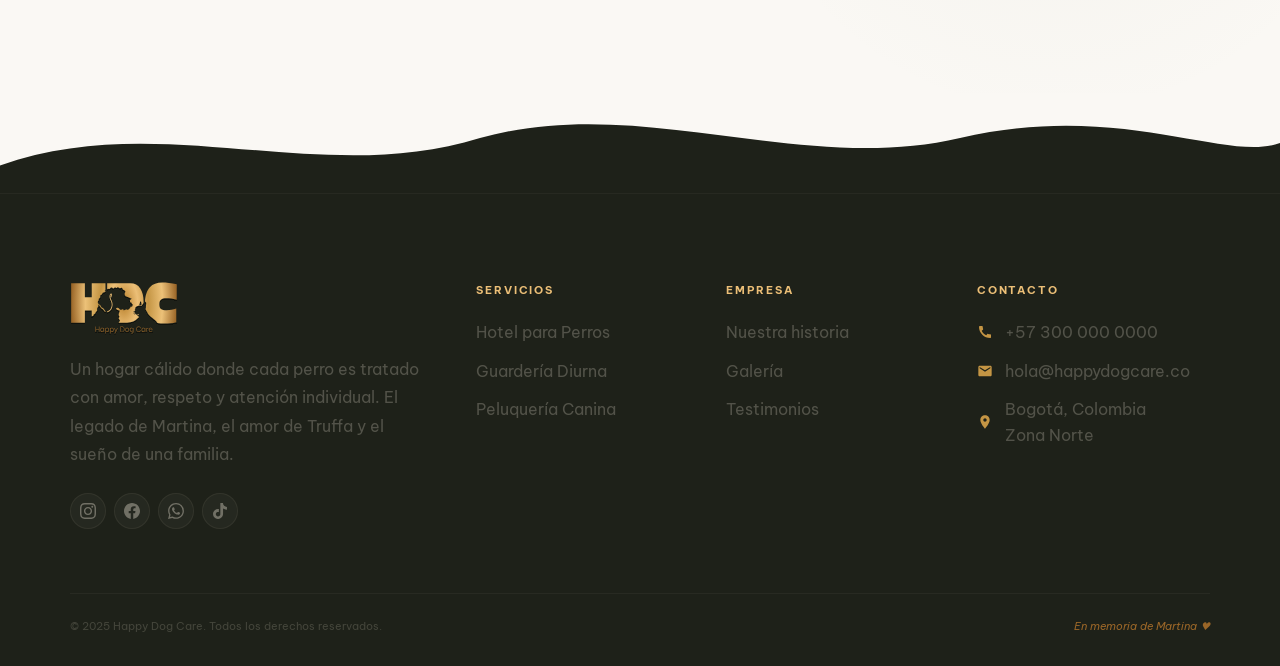
